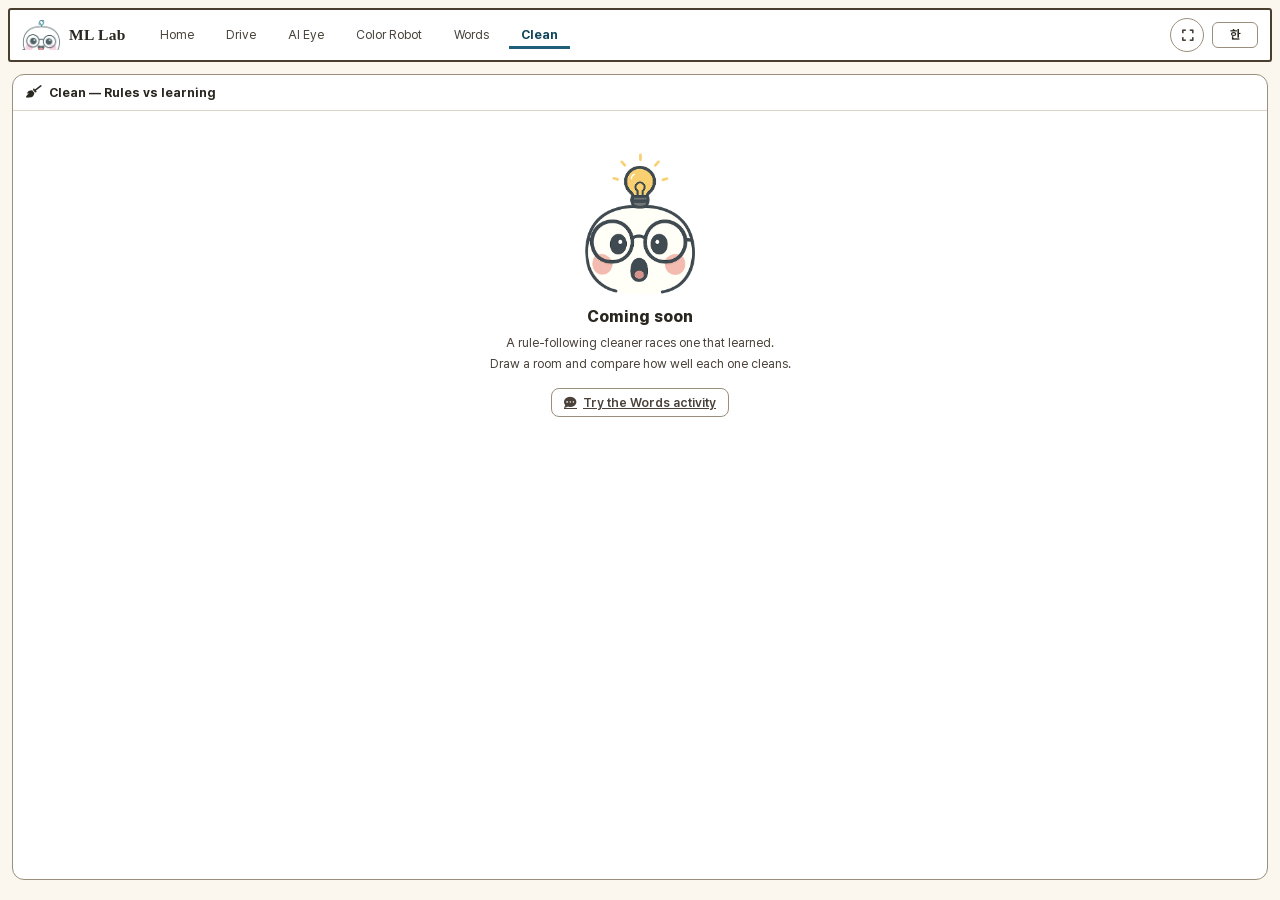
==== cleaner.html @ a1c7fb1b "색 로봇 활동: 칠해서 가르치면 AI가 픽셀마다 골라요 (결정 경계) - 사진 위에 붓으로 종류를 칠하면 칠한 픽셀의 RGB 가 예시가 된다.   가까운 이웃(k) / 작은 신경망" ====
<!DOCTYPE html>
<html lang="ko">
<head>
<meta charset="utf-8">
<meta name="viewport" content="width=device-width,initial-scale=1">
<title>ML Lab — 청소</title>
<meta name="description" content="규칙대로 도는 청소기와 스스로 배운 청소기를 겨뤄요.">
<link rel="icon" type="image/png" href="assets/img/favicon.png">
<link rel="manifest" href="manifest.webmanifest">
<meta name="theme-color" content="#FBF7EF">
<link rel="stylesheet" href="assets/fonts/pretendard.css?v=1">
<link rel="stylesheet" href="css/all.min.css?v=1">
<link rel="stylesheet" href="css/themaker-ui.css?v=1">
<link rel="stylesheet" href="css/app.css?v=4">
</head>
<body>

<header data-tab="cleaner.html"></header>

<div class="mk-main">
  <div class="pan pan-wide">
    <div class="ph"><i class="fa-solid fa-broom"></i>청소 — 규칙 vs 학습</div>
    <div class="pb">
      <div class="soon-box">
        <img src="assets/img/pibo-idea.png" alt="">
        <div class="tt">준비 중이에요</div>
        <div class="ds">규칙대로 도는 청소기와 스스로 배운 청소기를 겨뤄요.<br>방을 그리고, 두 청소기가 얼마나 깨끗이 치우는지 비교해요.</div>
        <div style="margin-top:14px"><a class="db" href="word.html"><i class="fa-solid fa-comment-dots"></i> 문장 활동 해 보기</a></div>
      </div>
    </div>
  </div>
</div>

<div id="toast"></div>

<script src="lib/nav.js?v=4"></script>
<script src="lib/i18n.js?v=4"></script>
</body>
</html>
---- assets/fonts/pretendard.css ----
/*
Copyright (c) 2021 Kil Hyung-jin, with Reserved Font Name Pretendard.
https://github.com/orioncactus/pretendard

This Font Software is licensed under the SIL Open Font License, Version 1.1.
This license is copied below, and is also available with a FAQ at:
http://scripts.sil.org/OFL
*/
/* [0] */
@font-face {
	font-family: 'Pretendard Variable';
	font-style: normal;
	font-display: swap;
	font-weight: 45 920;
	src: url(./woff2-dynamic-subset/PretendardVariable.subset.0.woff2) format('woff2-variations');
	unicode-range: U+f9ca-fa0b, U+ff03-ff05, U+ff07, U+ff0a-ff0b, U+ff0d-ff19, U+ff1b, U+ff1d, U+ff20-ff5b, U+ff5d, U+ffe0-ffe3, U+ffe5-ffe6;
}

/* [1] */
@font-face {
	font-family: 'Pretendard Variable';
	font-style: normal;
	font-display: swap;
	font-weight: 45 920;
	src: url(./woff2-dynamic-subset/PretendardVariable.subset.1.woff2) format('woff2-variations');
	unicode-range: U+d723-d728, U+d72a-d733, U+d735-d748, U+d74a-d74f, U+d752-d753, U+d755-d757, U+d75a-d75f, U+d762-d764, U+d766-d768, U+d76a-d76b, U+d76d-d76f, U+d771-d787, U+d789-d78b, U+d78d-d78f, U+d791-d797, U+d79a, U+d79c, U+d79e-d7a3, U+f900-f909, U+f90b-f92e;
}

/* [2] */
@font-face {
	font-family: 'Pretendard Variable';
	font-style: normal;
	font-display: swap;
	font-weight: 45 920;
	src: url(./woff2-dynamic-subset/PretendardVariable.subset.2.woff2) format('woff2-variations');
	unicode-range: U+d679-d68b, U+d68e-d69e, U+d6a0, U+d6a2-d6a7, U+d6a9-d6c3, U+d6c6-d6c7, U+d6c9-d6cb, U+d6cd-d6d3, U+d6d5-d6d6, U+d6d8-d6e3, U+d6e5-d6e7, U+d6e9-d6fb, U+d6fd-d717, U+d719-d71f, U+d721-d722;
}

/* [3] */
@font-face {
	font-family: 'Pretendard Variable';
	font-style: normal;
	font-display: swap;
	font-weight: 45 920;
	src: url(./woff2-dynamic-subset/PretendardVariable.subset.3.woff2) format('woff2-variations');
	unicode-range: U+d5bc-d5c7, U+d5ca-d5cb, U+d5cd-d5cf, U+d5d1-d5d7, U+d5d9-d5da, U+d5dc, U+d5de-d5e3, U+d5e6-d5e7, U+d5e9-d5eb, U+d5ed-d5f6, U+d5f8, U+d5fa-d5ff, U+d602-d603, U+d605-d607, U+d609-d60f, U+d612-d613, U+d616-d61b, U+d61d-d637, U+d63a-d63b, U+d63d-d63f, U+d641-d647, U+d64a-d64c, U+d64e-d653, U+d656-d657, U+d659-d65b, U+d65d-d666, U+d668, U+d66a-d678;
}

/* [4] */
@font-face {
	font-family: 'Pretendard Variable';
	font-style: normal;
	font-display: swap;
	font-weight: 45 920;
	src: url(./woff2-dynamic-subset/PretendardVariable.subset.4.woff2) format('woff2-variations');
	unicode-range: U+d507, U+d509-d50b, U+d50d-d513, U+d515-d53b, U+d53e-d53f, U+d541-d543, U+d545-d54c, U+d54e, U+d550, U+d552-d557, U+d55a-d55b, U+d55d-d55f, U+d561-d564, U+d566-d567, U+d56a, U+d56c, U+d56e-d573, U+d576-d577, U+d579-d583, U+d585-d586, U+d58a-d5a4, U+d5a6-d5bb;
}

/* [5] */
@font-face {
	font-family: 'Pretendard Variable';
	font-style: normal;
	font-display: swap;
	font-weight: 45 920;
	src: url(./woff2-dynamic-subset/PretendardVariable.subset.5.woff2) format('woff2-variations');
	unicode-range: U+d464-d477, U+d47a-d47b, U+d47d-d47f, U+d481-d487, U+d489-d48a, U+d48c, U+d48e-d4e7, U+d4e9-d503, U+d505-d506;
}

/* [6] */
@font-face {
	font-family: 'Pretendard Variable';
	font-style: normal;
	font-display: swap;
	font-weight: 45 920;
	src: url(./woff2-dynamic-subset/PretendardVariable.subset.6.woff2) format('woff2-variations');
	unicode-range: U+d3bf-d3c7, U+d3ca-d3cf, U+d3d1-d3eb, U+d3ee-d3ef, U+d3f1-d3f3, U+d3f5-d3fb, U+d3fd-d400, U+d402-d45b, U+d45d-d463;
}

/* [7] */
@font-face {
	font-family: 'Pretendard Variable';
	font-style: normal;
	font-display: swap;
	font-weight: 45 920;
	src: url(./woff2-dynamic-subset/PretendardVariable.subset.7.woff2) format('woff2-variations');
	unicode-range: U+d2ff, U+d302-d304, U+d306-d30b, U+d30f, U+d311-d313, U+d315-d31b, U+d31e, U+d322-d324, U+d326-d327, U+d32a-d32b, U+d32d-d32f, U+d331-d337, U+d339-d33c, U+d33e-d37b, U+d37e-d37f, U+d381-d383, U+d385-d38b, U+d38e-d390, U+d392-d397, U+d39a-d39b, U+d39d-d39f, U+d3a1-d3a7, U+d3a9-d3aa, U+d3ac, U+d3ae-d3b3, U+d3b5-d3b7, U+d3b9-d3bb, U+d3bd-d3be;
}

/* [8] */
@font-face {
	font-family: 'Pretendard Variable';
	font-style: normal;
	font-display: swap;
	font-weight: 45 920;
	src: url(./woff2-dynamic-subset/PretendardVariable.subset.8.woff2) format('woff2-variations');
	unicode-range: U+d257-d27f, U+d281-d29b, U+d29d-d29f, U+d2a1-d2ab, U+d2ad-d2b7, U+d2ba-d2bb, U+d2bd-d2bf, U+d2c1-d2c7, U+d2c9-d2ef, U+d2f2-d2f3, U+d2f5-d2f7, U+d2f9-d2fe;
}

/* [9] */
@font-face {
	font-family: 'Pretendard Variable';
	font-style: normal;
	font-display: swap;
	font-weight: 45 920;
	src: url(./woff2-dynamic-subset/PretendardVariable.subset.9.woff2) format('woff2-variations');
	unicode-range: U+d1b4, U+d1b6-d1f3, U+d1f5-d22b, U+d22e-d22f, U+d231-d233, U+d235-d23b, U+d23d-d240, U+d242-d256;
}

/* [10] */
@font-face {
	font-family: 'Pretendard Variable';
	font-style: normal;
	font-display: swap;
	font-weight: 45 920;
	src: url(./woff2-dynamic-subset/PretendardVariable.subset.10.woff2) format('woff2-variations');
	unicode-range: U+d105-d12f, U+d132-d133, U+d135-d137, U+d139-d13f, U+d141-d142, U+d144, U+d146-d14b, U+d14e-d14f, U+d151-d153, U+d155-d15b, U+d15e-d187, U+d189-d19f, U+d1a2-d1a3, U+d1a5-d1a7, U+d1a9-d1af, U+d1b2-d1b3;
}

/* [11] */
@font-face {
	font-family: 'Pretendard Variable';
	font-style: normal;
	font-display: swap;
	font-weight: 45 920;
	src: url(./woff2-dynamic-subset/PretendardVariable.subset.11.woff2) format('woff2-variations');
	unicode-range: U+d04b-d04f, U+d051-d057, U+d059-d06b, U+d06d-d06f, U+d071-d073, U+d075-d07b, U+d07e-d0a3, U+d0a6-d0a7, U+d0a9-d0ab, U+d0ad-d0b3, U+d0b6, U+d0b8, U+d0ba-d0bf, U+d0c2-d0c3, U+d0c5-d0c7, U+d0c9-d0cf, U+d0d2, U+d0d6-d0db, U+d0de-d0df, U+d0e1-d0e3, U+d0e5-d0eb, U+d0ee-d0f0, U+d0f2-d104;
}

/* [12] */
@font-face {
	font-family: 'Pretendard Variable';
	font-style: normal;
	font-display: swap;
	font-weight: 45 920;
	src: url(./woff2-dynamic-subset/PretendardVariable.subset.12.woff2) format('woff2-variations');
	unicode-range: U+cfa2-cfc3, U+cfc5-cfdf, U+cfe2-cfe3, U+cfe5-cfe7, U+cfe9-cff4, U+cff6-cffb, U+cffd-cfff, U+d001-d003, U+d005-d017, U+d019-d033, U+d036-d037, U+d039-d03b, U+d03d-d04a;
}

/* [13] */
@font-face {
	font-family: 'Pretendard Variable';
	font-style: normal;
	font-display: swap;
	font-weight: 45 920;
	src: url(./woff2-dynamic-subset/PretendardVariable.subset.13.woff2) format('woff2-variations');
	unicode-range: U+cef0-cef3, U+cef6, U+cef9-ceff, U+cf01-cf03, U+cf05-cf07, U+cf09-cf0f, U+cf11-cf12, U+cf14-cf1b, U+cf1d-cf1f, U+cf21-cf2f, U+cf31-cf53, U+cf56-cf57, U+cf59-cf5b, U+cf5d-cf63, U+cf66, U+cf68, U+cf6a-cf6f, U+cf71-cf84, U+cf86-cf8b, U+cf8d-cfa1;
}

/* [14] */
@font-face {
	font-family: 'Pretendard Variable';
	font-style: normal;
	font-display: swap;
	font-weight: 45 920;
	src: url(./woff2-dynamic-subset/PretendardVariable.subset.14.woff2) format('woff2-variations');
	unicode-range: U+ce3c-ce57, U+ce5a-ce5b, U+ce5d-ce5f, U+ce61-ce67, U+ce6a, U+ce6c, U+ce6e-ce73, U+ce76-ce77, U+ce79-ce7b, U+ce7d-ce83, U+ce85-ce88, U+ce8a-ce8f, U+ce91-ce93, U+ce95-ce97, U+ce99-ce9f, U+cea2, U+cea4-ceab, U+cead-cee3, U+cee6-cee7, U+cee9-ceeb, U+ceed-ceef;
}

/* [15] */
@font-face {
	font-family: 'Pretendard Variable';
	font-style: normal;
	font-display: swap;
	font-weight: 45 920;
	src: url(./woff2-dynamic-subset/PretendardVariable.subset.15.woff2) format('woff2-variations');
	unicode-range: U+cd92-cd93, U+cd96-cd97, U+cd99-cd9b, U+cd9d-cda3, U+cda6-cda8, U+cdaa-cdaf, U+cdb1-cdc3, U+cdc5-cdcb, U+cdcd-cde7, U+cde9-ce03, U+ce05-ce1f, U+ce22-ce34, U+ce36-ce3b;
}

/* [16] */
@font-face {
	font-family: 'Pretendard Variable';
	font-style: normal;
	font-display: swap;
	font-weight: 45 920;
	src: url(./woff2-dynamic-subset/PretendardVariable.subset.16.woff2) format('woff2-variations');
	unicode-range: U+ccef-cd07, U+cd0a-cd0b, U+cd0d-cd1a, U+cd1c, U+cd1e-cd2b, U+cd2d-cd5b, U+cd5d-cd77, U+cd79-cd91;
}

/* [17] */
@font-face {
	font-family: 'Pretendard Variable';
	font-style: normal;
	font-display: swap;
	font-weight: 45 920;
	src: url(./woff2-dynamic-subset/PretendardVariable.subset.17.woff2) format('woff2-variations');
	unicode-range: U+cc3f-cc43, U+cc46-cc47, U+cc49-cc4b, U+cc4d-cc53, U+cc55-cc58, U+cc5a-cc5f, U+cc61-cc97, U+cc9a-cc9b, U+cc9d-cc9f, U+cca1-cca7, U+ccaa, U+ccac, U+ccae-ccb3, U+ccb6-ccb7, U+ccb9-ccbb, U+ccbd-cccf, U+ccd1-cce3, U+cce5-ccee;
}

/* [18] */
@font-face {
	font-family: 'Pretendard Variable';
	font-style: normal;
	font-display: swap;
	font-weight: 45 920;
	src: url(./woff2-dynamic-subset/PretendardVariable.subset.18.woff2) format('woff2-variations');
	unicode-range: U+cb91-cbd3, U+cbd5-cbe3, U+cbe5-cc0b, U+cc0e-cc0f, U+cc11-cc13, U+cc15-cc1b, U+cc1d-cc20, U+cc23-cc27, U+cc2a-cc2b, U+cc2d, U+cc2f, U+cc31-cc37, U+cc3a, U+cc3c;
}

/* [19] */
@font-face {
	font-family: 'Pretendard Variable';
	font-style: normal;
	font-display: swap;
	font-weight: 45 920;
	src: url(./woff2-dynamic-subset/PretendardVariable.subset.19.woff2) format('woff2-variations');
	unicode-range: U+caf4-cb47, U+cb4a-cb90;
}

/* [20] */
@font-face {
	font-family: 'Pretendard Variable';
	font-style: normal;
	font-display: swap;
	font-weight: 45 920;
	src: url(./woff2-dynamic-subset/PretendardVariable.subset.20.woff2) format('woff2-variations');
	unicode-range: U+ca4a-ca4b, U+ca4e-ca4f, U+ca51-ca53, U+ca55-ca5b, U+ca5d-ca60, U+ca62-ca83, U+ca85-cabb, U+cabe-cabf, U+cac1-cac3, U+cac5-cacb, U+cacd-cad0, U+cad2, U+cad4-cad8, U+cada-caf3;
}

/* [21] */
@font-face {
	font-family: 'Pretendard Variable';
	font-style: normal;
	font-display: swap;
	font-weight: 45 920;
	src: url(./woff2-dynamic-subset/PretendardVariable.subset.21.woff2) format('woff2-variations');
	unicode-range: U+c996-c997, U+c99a-c99c, U+c99e-c9bf, U+c9c2-c9c3, U+c9c5-c9c7, U+c9c9-c9cf, U+c9d2, U+c9d4, U+c9d7-c9d8, U+c9db, U+c9de-c9df, U+c9e1-c9e3, U+c9e5-c9e6, U+c9e8-c9eb, U+c9ee-c9f0, U+c9f2-c9f7, U+c9f9-ca0b, U+ca0d-ca28, U+ca2a-ca49;
}

/* [22] */
@font-face {
	font-family: 'Pretendard Variable';
	font-style: normal;
	font-display: swap;
	font-weight: 45 920;
	src: url(./woff2-dynamic-subset/PretendardVariable.subset.22.woff2) format('woff2-variations');
	unicode-range: U+c8e9-c8f4, U+c8f6-c8fb, U+c8fe-c8ff, U+c901-c903, U+c905-c90b, U+c90e-c910, U+c912-c917, U+c919-c92b, U+c92d-c94f, U+c951-c953, U+c955-c96b, U+c96d-c973, U+c975-c987, U+c98a-c98b, U+c98d-c98f, U+c991-c995;
}

/* [23] */
@font-face {
	font-family: 'Pretendard Variable';
	font-style: normal;
	font-display: swap;
	font-weight: 45 920;
	src: url(./woff2-dynamic-subset/PretendardVariable.subset.23.woff2) format('woff2-variations');
	unicode-range: U+c841-c84b, U+c84d-c86f, U+c872-c873, U+c875-c877, U+c879-c87f, U+c882-c884, U+c887-c88a, U+c88d-c8c3, U+c8c5-c8df, U+c8e1-c8e8;
}

/* [24] */
@font-face {
	font-family: 'Pretendard Variable';
	font-style: normal;
	font-display: swap;
	font-weight: 45 920;
	src: url(./woff2-dynamic-subset/PretendardVariable.subset.24.woff2) format('woff2-variations');
	unicode-range: U+c779-c77b, U+c77e-c782, U+c786, U+c78b, U+c78d, U+c78f, U+c792-c793, U+c795, U+c797, U+c799-c79f, U+c7a2, U+c7a7-c7ab, U+c7ae-c7bb, U+c7bd-c7c0, U+c7c2-c7c7, U+c7c9-c7dc, U+c7de-c7ff, U+c802-c803, U+c805-c807, U+c809, U+c80b-c80f, U+c812, U+c814, U+c817-c81b, U+c81e-c81f, U+c821-c823, U+c825-c82e, U+c830-c837, U+c839-c83b, U+c83d-c840;
}

/* [25] */
@font-face {
	font-family: 'Pretendard Variable';
	font-style: normal;
	font-display: swap;
	font-weight: 45 920;
	src: url(./woff2-dynamic-subset/PretendardVariable.subset.25.woff2) format('woff2-variations');
	unicode-range: U+c6bb-c6bf, U+c6c2, U+c6c4, U+c6c6-c6cb, U+c6ce-c6cf, U+c6d1-c6d3, U+c6d5-c6db, U+c6dd-c6df, U+c6e1-c6e7, U+c6e9-c6eb, U+c6ed-c6ef, U+c6f1-c6f8, U+c6fa-c703, U+c705-c707, U+c709-c70b, U+c70d-c716, U+c718, U+c71a-c71f, U+c722-c723, U+c725-c727, U+c729-c734, U+c736-c73b, U+c73e-c73f, U+c741-c743, U+c745-c74b, U+c74e-c750, U+c752-c757, U+c759-c773, U+c776-c777;
}

/* [26] */
@font-face {
	font-family: 'Pretendard Variable';
	font-style: normal;
	font-display: swap;
	font-weight: 45 920;
	src: url(./woff2-dynamic-subset/PretendardVariable.subset.26.woff2) format('woff2-variations');
	unicode-range: U+c5f5-c5fb, U+c5fe, U+c602-c605, U+c607, U+c609-c60f, U+c611-c61a, U+c61c-c623, U+c626-c627, U+c629-c62b, U+c62d, U+c62f-c632, U+c636, U+c638, U+c63a-c63f, U+c642-c643, U+c645-c647, U+c649-c652, U+c656-c65b, U+c65d-c65f, U+c661-c663, U+c665-c677, U+c679-c67b, U+c67d-c693, U+c696-c697, U+c699-c69b, U+c69d-c6a3, U+c6a6, U+c6a8, U+c6aa-c6af, U+c6b2-c6b3, U+c6b5-c6b7, U+c6b9-c6ba;
}

/* [27] */
@font-face {
	font-family: 'Pretendard Variable';
	font-style: normal;
	font-display: swap;
	font-weight: 45 920;
	src: url(./woff2-dynamic-subset/PretendardVariable.subset.27.woff2) format('woff2-variations');
	unicode-range: U+c517-c527, U+c52a-c52b, U+c52d-c52f, U+c531-c538, U+c53a, U+c53c, U+c53e-c543, U+c546-c547, U+c54b, U+c54d-c552, U+c556, U+c55a-c55b, U+c55d, U+c55f, U+c562-c563, U+c565-c567, U+c569-c56f, U+c572, U+c574, U+c576-c57b, U+c57e-c57f, U+c581-c583, U+c585-c586, U+c588-c58b, U+c58e, U+c590, U+c592-c596, U+c599-c5b3, U+c5b6-c5b7, U+c5ba, U+c5be-c5c3, U+c5ca-c5cb, U+c5cd, U+c5cf, U+c5d2-c5d3, U+c5d5-c5d7, U+c5d9-c5df, U+c5e1-c5e2, U+c5e4, U+c5e6-c5eb, U+c5ef, U+c5f1-c5f3;
}

/* [28] */
@font-face {
	font-family: 'Pretendard Variable';
	font-style: normal;
	font-display: swap;
	font-weight: 45 920;
	src: url(./woff2-dynamic-subset/PretendardVariable.subset.28.woff2) format('woff2-variations');
	unicode-range: U+c475-c4ef, U+c4f2-c4f3, U+c4f5-c4f7, U+c4f9-c4ff, U+c502-c50b, U+c50d-c516;
}

/* [29] */
@font-face {
	font-family: 'Pretendard Variable';
	font-style: normal;
	font-display: swap;
	font-weight: 45 920;
	src: url(./woff2-dynamic-subset/PretendardVariable.subset.29.woff2) format('woff2-variations');
	unicode-range: U+c3d0-c3d7, U+c3da-c3db, U+c3dd-c3de, U+c3e1-c3ec, U+c3ee-c3f3, U+c3f5-c42b, U+c42d-c463, U+c466-c474;
}

/* [30] */
@font-face {
	font-family: 'Pretendard Variable';
	font-style: normal;
	font-display: swap;
	font-weight: 45 920;
	src: url(./woff2-dynamic-subset/PretendardVariable.subset.30.woff2) format('woff2-variations');
	unicode-range: U+c32b-c367, U+c36a-c36b, U+c36d-c36f, U+c371-c377, U+c37a-c37b, U+c37e-c383, U+c385-c387, U+c389-c3cf;
}

/* [31] */
@font-face {
	font-family: 'Pretendard Variable';
	font-style: normal;
	font-display: swap;
	font-weight: 45 920;
	src: url(./woff2-dynamic-subset/PretendardVariable.subset.31.woff2) format('woff2-variations');
	unicode-range: U+c26a-c26b, U+c26d-c26f, U+c271-c273, U+c275-c27b, U+c27e-c287, U+c289-c28f, U+c291-c297, U+c299-c29a, U+c29c-c2a3, U+c2a5-c2a7, U+c2a9-c2ab, U+c2ad-c2b3, U+c2b6, U+c2b8, U+c2ba-c2bb, U+c2bd-c2db, U+c2de-c2df, U+c2e1-c2e2, U+c2e5-c2ea, U+c2ee, U+c2f0, U+c2f2-c2f5, U+c2f7, U+c2fa-c2fb, U+c2fd-c2ff, U+c301-c307, U+c309-c30c, U+c30e-c312, U+c315-c323, U+c325-c328, U+c32a;
}

/* [32] */
@font-face {
	font-family: 'Pretendard Variable';
	font-style: normal;
	font-display: swap;
	font-weight: 45 920;
	src: url(./woff2-dynamic-subset/PretendardVariable.subset.32.woff2) format('woff2-variations');
	unicode-range: U+c1bc-c1c3, U+c1c5-c1df, U+c1e1-c1fb, U+c1fd-c203, U+c205-c20c, U+c20e, U+c210-c217, U+c21a-c21b, U+c21d-c21e, U+c221-c227, U+c229-c22a, U+c22c, U+c22e, U+c230, U+c233-c24f, U+c251-c257, U+c259-c269;
}

/* [33] */
@font-face {
	font-family: 'Pretendard Variable';
	font-style: normal;
	font-display: swap;
	font-weight: 45 920;
	src: url(./woff2-dynamic-subset/PretendardVariable.subset.33.woff2) format('woff2-variations');
	unicode-range: U+c101-c11b, U+c11f, U+c121-c123, U+c125-c12b, U+c12e, U+c132-c137, U+c13a-c13b, U+c13d-c13f, U+c141-c147, U+c14a, U+c14c-c153, U+c155-c157, U+c159-c15b, U+c15d-c166, U+c169-c16f, U+c171-c177, U+c179-c18b, U+c18e-c18f, U+c191-c193, U+c195-c19b, U+c19d-c19e, U+c1a0, U+c1a2-c1a4, U+c1a6-c1bb;
}

/* [34] */
@font-face {
	font-family: 'Pretendard Variable';
	font-style: normal;
	font-display: swap;
	font-weight: 45 920;
	src: url(./woff2-dynamic-subset/PretendardVariable.subset.34.woff2) format('woff2-variations');
	unicode-range: U+c049-c057, U+c059-c05b, U+c05d-c05f, U+c061-c067, U+c069-c08f, U+c091-c0ab, U+c0ae-c0af, U+c0b1-c0b3, U+c0b5, U+c0b7-c0bb, U+c0be, U+c0c2-c0c7, U+c0ca-c0cb, U+c0cd-c0cf, U+c0d1-c0d7, U+c0d9-c0da, U+c0dc, U+c0de-c0e3, U+c0e5-c0eb, U+c0ed-c0f3, U+c0f6, U+c0f8, U+c0fa-c0ff;
}

/* [35] */
@font-face {
	font-family: 'Pretendard Variable';
	font-style: normal;
	font-display: swap;
	font-weight: 45 920;
	src: url(./woff2-dynamic-subset/PretendardVariable.subset.35.woff2) format('woff2-variations');
	unicode-range: U+bfa7-bfaf, U+bfb1-bfc4, U+bfc6-bfcb, U+bfce-bfcf, U+bfd1-bfd3, U+bfd5-bfdb, U+bfdd-c048;
}

/* [36] */
@font-face {
	font-family: 'Pretendard Variable';
	font-style: normal;
	font-display: swap;
	font-weight: 45 920;
	src: url(./woff2-dynamic-subset/PretendardVariable.subset.36.woff2) format('woff2-variations');
	unicode-range: U+bf07, U+bf09-bf3f, U+bf41-bf4f, U+bf52-bf54, U+bf56-bfa6;
}

/* [37] */
@font-face {
	font-family: 'Pretendard Variable';
	font-style: normal;
	font-display: swap;
	font-weight: 45 920;
	src: url(./woff2-dynamic-subset/PretendardVariable.subset.37.woff2) format('woff2-variations');
	unicode-range: U+be56, U+be58, U+be5c-be5f, U+be62-be63, U+be65-be67, U+be69-be74, U+be76-be7b, U+be7e-be7f, U+be81-be8e, U+be90, U+be92-bea7, U+bea9-becf, U+bed2-bed3, U+bed5-bed6, U+bed9-bee3, U+bee6-bf06;
}

/* [38] */
@font-face {
	font-family: 'Pretendard Variable';
	font-style: normal;
	font-display: swap;
	font-weight: 45 920;
	src: url(./woff2-dynamic-subset/PretendardVariable.subset.38.woff2) format('woff2-variations');
	unicode-range: U+bdb0-bdd3, U+bdd5-bdef, U+bdf1-be0b, U+be0d-be0f, U+be11-be13, U+be15-be43, U+be46-be47, U+be49-be4b, U+be4d-be53;
}

/* [39] */
@font-face {
	font-family: 'Pretendard Variable';
	font-style: normal;
	font-display: swap;
	font-weight: 45 920;
	src: url(./woff2-dynamic-subset/PretendardVariable.subset.39.woff2) format('woff2-variations');
	unicode-range: U+bd03, U+bd06, U+bd08, U+bd0a-bd0f, U+bd11-bd22, U+bd25-bd47, U+bd49-bd58, U+bd5a-bd7f, U+bd82-bd83, U+bd85-bd87, U+bd8a-bd8f, U+bd91-bd92, U+bd94, U+bd96-bd98, U+bd9a-bdaf;
}

/* [40] */
@font-face {
	font-family: 'Pretendard Variable';
	font-style: normal;
	font-display: swap;
	font-weight: 45 920;
	src: url(./woff2-dynamic-subset/PretendardVariable.subset.40.woff2) format('woff2-variations');
	unicode-range: U+bc4e-bc83, U+bc86-bc87, U+bc89-bc8b, U+bc8d-bc93, U+bc96, U+bc98, U+bc9b-bc9f, U+bca2-bca3, U+bca5-bca7, U+bca9-bcb2, U+bcb4-bcbb, U+bcbe-bcbf, U+bcc1-bcc3, U+bcc5-bccc, U+bcce-bcd0, U+bcd2-bcd4, U+bcd6-bcf3, U+bcf7, U+bcf9-bcfb, U+bcfd-bd02;
}

/* [41] */
@font-face {
	font-family: 'Pretendard Variable';
	font-style: normal;
	font-display: swap;
	font-weight: 45 920;
	src: url(./woff2-dynamic-subset/PretendardVariable.subset.41.woff2) format('woff2-variations');
	unicode-range: U+bb90-bba3, U+bba5-bbab, U+bbad-bbbf, U+bbc1-bbf7, U+bbfa-bbfb, U+bbfd-bbfe, U+bc01-bc07, U+bc09-bc0a, U+bc0e, U+bc10, U+bc12-bc13, U+bc17, U+bc19-bc1a, U+bc1e, U+bc20-bc23, U+bc26, U+bc28, U+bc2a-bc2c, U+bc2e-bc2f, U+bc32-bc33, U+bc35-bc37, U+bc39-bc3f, U+bc41-bc42, U+bc44, U+bc46-bc48, U+bc4a-bc4d;
}

/* [42] */
@font-face {
	font-family: 'Pretendard Variable';
	font-style: normal;
	font-display: swap;
	font-weight: 45 920;
	src: url(./woff2-dynamic-subset/PretendardVariable.subset.42.woff2) format('woff2-variations');
	unicode-range: U+bae6-bafb, U+bafd-bb17, U+bb19-bb33, U+bb37, U+bb39-bb3a, U+bb3d-bb43, U+bb45-bb46, U+bb48, U+bb4a-bb4f, U+bb51-bb53, U+bb55-bb57, U+bb59-bb62, U+bb64-bb8f;
}

/* [43] */
@font-face {
	font-family: 'Pretendard Variable';
	font-style: normal;
	font-display: swap;
	font-weight: 45 920;
	src: url(./woff2-dynamic-subset/PretendardVariable.subset.43.woff2) format('woff2-variations');
	unicode-range: U+ba30-ba37, U+ba3a-ba3b, U+ba3d-ba3f, U+ba41-ba47, U+ba49-ba4a, U+ba4c, U+ba4e-ba53, U+ba56-ba57, U+ba59-ba5b, U+ba5d-ba63, U+ba65-ba66, U+ba68-ba6f, U+ba71-ba73, U+ba75-ba77, U+ba79-ba84, U+ba86, U+ba88-baa7, U+baaa, U+baad-baaf, U+bab1-bab7, U+baba, U+babc, U+babe-bae5;
}

/* [44] */
@font-face {
	font-family: 'Pretendard Variable';
	font-style: normal;
	font-display: swap;
	font-weight: 45 920;
	src: url(./woff2-dynamic-subset/PretendardVariable.subset.44.woff2) format('woff2-variations');
	unicode-range: U+b96e-b973, U+b976-b977, U+b979-b97b, U+b97d-b983, U+b986, U+b988, U+b98a-b98d, U+b98f-b9ab, U+b9ae-b9af, U+b9b1-b9b3, U+b9b5-b9bb, U+b9be, U+b9c0, U+b9c2-b9c7, U+b9ca-b9cb, U+b9cd, U+b9d2-b9d7, U+b9da, U+b9dc, U+b9df-b9e0, U+b9e2, U+b9e6-b9e7, U+b9e9-b9f3, U+b9f6, U+b9f8, U+b9fb-ba2f;
}

/* [45] */
@font-face {
	font-family: 'Pretendard Variable';
	font-style: normal;
	font-display: swap;
	font-weight: 45 920;
	src: url(./woff2-dynamic-subset/PretendardVariable.subset.45.woff2) format('woff2-variations');
	unicode-range: U+b8bf-b8cb, U+b8cd-b8e0, U+b8e2-b8e7, U+b8ea-b8eb, U+b8ed-b8ef, U+b8f1-b8f7, U+b8fa, U+b8fc, U+b8fe-b903, U+b905-b917, U+b919-b91f, U+b921-b93b, U+b93d-b957, U+b95a-b95b, U+b95d-b95f, U+b961-b967, U+b969-b96c;
}

/* [46] */
@font-face {
	font-family: 'Pretendard Variable';
	font-style: normal;
	font-display: swap;
	font-weight: 45 920;
	src: url(./woff2-dynamic-subset/PretendardVariable.subset.46.woff2) format('woff2-variations');
	unicode-range: U+b80d-b80f, U+b811-b817, U+b81a, U+b81c-b823, U+b826-b827, U+b829-b82b, U+b82d-b833, U+b836, U+b83a-b83f, U+b841-b85b, U+b85e-b85f, U+b861-b863, U+b865-b86b, U+b86e, U+b870, U+b872-b8af, U+b8b1-b8be;
}

/* [47] */
@font-face {
	font-family: 'Pretendard Variable';
	font-style: normal;
	font-display: swap;
	font-weight: 45 920;
	src: url(./woff2-dynamic-subset/PretendardVariable.subset.47.woff2) format('woff2-variations');
	unicode-range: U+b74d-b75f, U+b761-b763, U+b765-b774, U+b776-b77b, U+b77e-b77f, U+b781-b783, U+b785-b78b, U+b78e, U+b792-b796, U+b79a-b79b, U+b79d-b7a7, U+b7aa, U+b7ae-b7b3, U+b7b6-b7c8, U+b7ca-b7eb, U+b7ee-b7ef, U+b7f1-b7f3, U+b7f5-b7fb, U+b7fe, U+b802-b806, U+b80a-b80b;
}

/* [48] */
@font-face {
	font-family: 'Pretendard Variable';
	font-style: normal;
	font-display: swap;
	font-weight: 45 920;
	src: url(./woff2-dynamic-subset/PretendardVariable.subset.48.woff2) format('woff2-variations');
	unicode-range: U+b6a7-b6aa, U+b6ac-b6b0, U+b6b2-b6ef, U+b6f1-b727, U+b72a-b72b, U+b72d-b72e, U+b731-b737, U+b739-b73a, U+b73c-b743, U+b745-b74c;
}

/* [49] */
@font-face {
	font-family: 'Pretendard Variable';
	font-style: normal;
	font-display: swap;
	font-weight: 45 920;
	src: url(./woff2-dynamic-subset/PretendardVariable.subset.49.woff2) format('woff2-variations');
	unicode-range: U+b605-b60f, U+b612-b617, U+b619-b624, U+b626-b69b, U+b69e-b6a3, U+b6a5-b6a6;
}

/* [50] */
@font-face {
	font-family: 'Pretendard Variable';
	font-style: normal;
	font-display: swap;
	font-weight: 45 920;
	src: url(./woff2-dynamic-subset/PretendardVariable.subset.50.woff2) format('woff2-variations');
	unicode-range: U+b55f, U+b562-b583, U+b585-b59f, U+b5a2-b5a3, U+b5a5-b5a7, U+b5a9-b5b2, U+b5b5-b5ba, U+b5bd-b604;
}

/* [51] */
@font-face {
	font-family: 'Pretendard Variable';
	font-style: normal;
	font-display: swap;
	font-weight: 45 920;
	src: url(./woff2-dynamic-subset/PretendardVariable.subset.51.woff2) format('woff2-variations');
	unicode-range: U+b4a5-b4b6, U+b4b8-b4bf, U+b4c1-b4c7, U+b4c9-b4db, U+b4de-b4df, U+b4e1-b4e2, U+b4e5-b4eb, U+b4ee, U+b4f0, U+b4f2-b513, U+b516-b517, U+b519-b51a, U+b51d-b523, U+b526, U+b528, U+b52b-b52f, U+b532-b533, U+b535-b537, U+b539-b53f, U+b541-b544, U+b546-b54b, U+b54d-b54f, U+b551-b55b, U+b55d-b55e;
}

/* [52] */
@font-face {
	font-family: 'Pretendard Variable';
	font-style: normal;
	font-display: swap;
	font-weight: 45 920;
	src: url(./woff2-dynamic-subset/PretendardVariable.subset.52.woff2) format('woff2-variations');
	unicode-range: U+b3f8-b3fb, U+b3fd-b40f, U+b411-b417, U+b419-b41b, U+b41d-b41f, U+b421-b427, U+b42a-b42b, U+b42d-b44f, U+b452-b453, U+b455-b457, U+b459-b45f, U+b462-b464, U+b466-b46b, U+b46d-b47f, U+b481-b4a3;
}

/* [53] */
@font-face {
	font-family: 'Pretendard Variable';
	font-style: normal;
	font-display: swap;
	font-weight: 45 920;
	src: url(./woff2-dynamic-subset/PretendardVariable.subset.53.woff2) format('woff2-variations');
	unicode-range: U+b342-b353, U+b356-b357, U+b359-b35b, U+b35d-b35e, U+b360-b363, U+b366, U+b368, U+b36a-b36d, U+b36f, U+b372-b373, U+b375-b377, U+b379-b37f, U+b381-b382, U+b384, U+b386-b38b, U+b38d-b3c3, U+b3c6-b3c7, U+b3c9-b3ca, U+b3cd-b3d3, U+b3d6, U+b3d8, U+b3da-b3f7;
}

/* [54] */
@font-face {
	font-family: 'Pretendard Variable';
	font-style: normal;
	font-display: swap;
	font-weight: 45 920;
	src: url(./woff2-dynamic-subset/PretendardVariable.subset.54.woff2) format('woff2-variations');
	unicode-range: U+b27c-b283, U+b285-b28f, U+b292-b293, U+b295-b297, U+b29a-b29f, U+b2a1-b2a4, U+b2a7-b2a9, U+b2ab, U+b2ad-b2c7, U+b2ca-b2cb, U+b2cd-b2cf, U+b2d1-b2d7, U+b2da, U+b2dc, U+b2de-b2e3, U+b2e7, U+b2e9-b2ea, U+b2ef-b2f3, U+b2f6, U+b2f8, U+b2fa-b2fb, U+b2fd-b2fe, U+b302-b303, U+b305-b307, U+b309-b30f, U+b312, U+b316-b31b, U+b31d-b341;
}

/* [55] */
@font-face {
	font-family: 'Pretendard Variable';
	font-style: normal;
	font-display: swap;
	font-weight: 45 920;
	src: url(./woff2-dynamic-subset/PretendardVariable.subset.55.woff2) format('woff2-variations');
	unicode-range: U+b1d6-b1e7, U+b1e9-b1fc, U+b1fe-b203, U+b206-b207, U+b209-b20b, U+b20d-b213, U+b216-b21f, U+b221-b257, U+b259-b273, U+b275-b27b;
}

/* [56] */
@font-face {
	font-family: 'Pretendard Variable';
	font-style: normal;
	font-display: swap;
	font-weight: 45 920;
	src: url(./woff2-dynamic-subset/PretendardVariable.subset.56.woff2) format('woff2-variations');
	unicode-range: U+b120-b122, U+b126-b127, U+b129-b12b, U+b12d-b133, U+b136, U+b138, U+b13a-b13f, U+b142-b143, U+b145-b14f, U+b151-b153, U+b156-b157, U+b159-b177, U+b17a-b17b, U+b17d-b17f, U+b181-b187, U+b189-b18c, U+b18e-b191, U+b195-b1a7, U+b1a9-b1cb, U+b1cd-b1d5;
}

/* [57] */
@font-face {
	font-family: 'Pretendard Variable';
	font-style: normal;
	font-display: swap;
	font-weight: 45 920;
	src: url(./woff2-dynamic-subset/PretendardVariable.subset.57.woff2) format('woff2-variations');
	unicode-range: U+b05f-b07b, U+b07e-b07f, U+b081-b083, U+b085-b08b, U+b08d-b097, U+b09b, U+b09d-b09f, U+b0a2-b0a7, U+b0aa, U+b0b0, U+b0b2, U+b0b6-b0b7, U+b0b9-b0bb, U+b0bd-b0c3, U+b0c6-b0c7, U+b0ca-b0cf, U+b0d1-b0df, U+b0e1-b0e4, U+b0e6-b107, U+b10a-b10b, U+b10d-b10f, U+b111-b112, U+b114-b117, U+b119-b11a, U+b11c-b11f;
}

/* [58] */
@font-face {
	font-family: 'Pretendard Variable';
	font-style: normal;
	font-display: swap;
	font-weight: 45 920;
	src: url(./woff2-dynamic-subset/PretendardVariable.subset.58.woff2) format('woff2-variations');
	unicode-range: U+afac-afb7, U+afba-afbb, U+afbd-afbf, U+afc1-afc6, U+afca-afcc, U+afce-afd3, U+afd5-afe7, U+afe9-afef, U+aff1-b00b, U+b00d-b00f, U+b011-b013, U+b015-b01b, U+b01d-b027, U+b029-b043, U+b045-b047, U+b049, U+b04b, U+b04d-b052, U+b055-b056, U+b058-b05c, U+b05e;
}

/* [59] */
@font-face {
	font-family: 'Pretendard Variable';
	font-style: normal;
	font-display: swap;
	font-weight: 45 920;
	src: url(./woff2-dynamic-subset/PretendardVariable.subset.59.woff2) format('woff2-variations');
	unicode-range: U+af03-af07, U+af09-af2b, U+af2e-af33, U+af35-af3b, U+af3e-af40, U+af44-af47, U+af4a-af5c, U+af5e-af63, U+af65-af7f, U+af81-afab;
}

/* [60] */
@font-face {
	font-family: 'Pretendard Variable';
	font-style: normal;
	font-display: swap;
	font-weight: 45 920;
	src: url(./woff2-dynamic-subset/PretendardVariable.subset.60.woff2) format('woff2-variations');
	unicode-range: U+ae56-ae5b, U+ae5e-ae60, U+ae62-ae64, U+ae66-ae67, U+ae69-ae6b, U+ae6d-ae83, U+ae85-aebb, U+aebf, U+aec1-aec3, U+aec5-aecb, U+aece, U+aed0, U+aed2-aed7, U+aed9-aef3, U+aef5-af02;
}

/* [61] */
@font-face {
	font-family: 'Pretendard Variable';
	font-style: normal;
	font-display: swap;
	font-weight: 45 920;
	src: url(./woff2-dynamic-subset/PretendardVariable.subset.61.woff2) format('woff2-variations');
	unicode-range: U+ad9c-ada3, U+ada5-adbf, U+adc1-adc3, U+adc5-adc7, U+adc9-add2, U+add4-addb, U+addd-addf, U+ade1-ade3, U+ade5-adf7, U+adfa-adfb, U+adfd-adff, U+ae02-ae07, U+ae0a, U+ae0c, U+ae0e-ae13, U+ae15-ae2f, U+ae31-ae33, U+ae35-ae37, U+ae39-ae3f, U+ae42, U+ae44, U+ae46-ae49, U+ae4b, U+ae4f, U+ae51-ae53, U+ae55;
}

/* [62] */
@font-face {
	font-family: 'Pretendard Variable';
	font-style: normal;
	font-display: swap;
	font-weight: 45 920;
	src: url(./woff2-dynamic-subset/PretendardVariable.subset.62.woff2) format('woff2-variations');
	unicode-range: U+ace2-ace3, U+ace5-ace6, U+ace9-acef, U+acf2, U+acf4, U+acf7-acfb, U+acfe-acff, U+ad01-ad03, U+ad05-ad0b, U+ad0d-ad10, U+ad12-ad1b, U+ad1d-ad33, U+ad35-ad48, U+ad4a-ad4f, U+ad51-ad6b, U+ad6e-ad6f, U+ad71-ad72, U+ad77-ad7c, U+ad7e, U+ad80, U+ad82-ad87, U+ad89-ad8b, U+ad8d-ad8f, U+ad91-ad9b;
}

/* [63] */
@font-face {
	font-family: 'Pretendard Variable';
	font-style: normal;
	font-display: swap;
	font-weight: 45 920;
	src: url(./woff2-dynamic-subset/PretendardVariable.subset.63.woff2) format('woff2-variations');
	unicode-range: U+ac25-ac2c, U+ac2e, U+ac30, U+ac32-ac37, U+ac39-ac3f, U+ac41-ac4c, U+ac4e-ac6f, U+ac72-ac73, U+ac75-ac76, U+ac79-ac7f, U+ac82, U+ac84-ac88, U+ac8a-ac8b, U+ac8d-ac8f, U+ac91-ac93, U+ac95-ac9b, U+ac9d-ac9e, U+aca1-aca7, U+acab, U+acad-acaf, U+acb1-acb7, U+acba-acbb, U+acbe-acc0, U+acc2-acc3, U+acc5-acdf;
}

/* [64] */
@font-face {
	font-family: 'Pretendard Variable';
	font-style: normal;
	font-display: swap;
	font-weight: 45 920;
	src: url(./woff2-dynamic-subset/PretendardVariable.subset.64.woff2) format('woff2-variations');
	unicode-range: U+99df, U+99ed, U+99f1, U+99ff, U+9a01, U+9a08, U+9a0e-9a0f, U+9a19, U+9a2b, U+9a30, U+9a36-9a37, U+9a40, U+9a43, U+9a45, U+9a4d, U+9a55, U+9a57, U+9a5a-9a5b, U+9a5f, U+9a62, U+9a65, U+9a69-9a6a, U+9aa8, U+9ab8, U+9ad3, U+9ae5, U+9aee, U+9b1a, U+9b27, U+9b2a, U+9b31, U+9b3c, U+9b41-9b45, U+9b4f, U+9b54, U+9b5a, U+9b6f, U+9b8e, U+9b91, U+9b9f, U+9bab, U+9bae, U+9bc9, U+9bd6, U+9be4, U+9be8, U+9c0d, U+9c10, U+9c12, U+9c15, U+9c25, U+9c32, U+9c3b, U+9c47, U+9c49, U+9c57, U+9ce5, U+9ce7, U+9ce9, U+9cf3-9cf4, U+9cf6, U+9d09, U+9d1b, U+9d26, U+9d28, U+9d3b, U+9d51, U+9d5d, U+9d60-9d61, U+9d6c, U+9d72, U+9da9, U+9daf, U+9db4, U+9dc4, U+9dd7, U+9df2, U+9df8-9dfa, U+9e1a, U+9e1e, U+9e75, U+9e79, U+9e7d, U+9e7f, U+9e92-9e93, U+9e97, U+9e9d, U+9e9f, U+9ea5, U+9eb4-9eb5, U+9ebb, U+9ebe, U+9ec3, U+9ecd-9ece, U+9ed4, U+9ed8, U+9edb-9edc, U+9ede, U+9ee8, U+9ef4, U+9f07-9f08, U+9f0e, U+9f13, U+9f20, U+9f3b, U+9f4a-9f4b, U+9f4e, U+9f52, U+9f5f, U+9f61, U+9f67, U+9f6a, U+9f6c, U+9f77, U+9f8d, U+9f90, U+9f95, U+9f9c, U+ac02-ac03, U+ac05-ac06, U+ac09-ac0f, U+ac17-ac18, U+ac1b, U+ac1e-ac1f, U+ac21-ac23;
}

/* [65] */
@font-face {
	font-family: 'Pretendard Variable';
	font-style: normal;
	font-display: swap;
	font-weight: 45 920;
	src: url(./woff2-dynamic-subset/PretendardVariable.subset.65.woff2) format('woff2-variations');
	unicode-range: U+338c-339c, U+339f-33a0, U+33a2-33cb, U+33cf-33d0, U+33d3, U+33d6, U+33d8, U+33db-33dd, U+4e01, U+4e03, U+4e07-4e08, U+4e11, U+4e14-4e15, U+4e18-4e19, U+4e1e, U+4e32, U+4e38-4e39, U+4e42-4e43, U+4e45, U+4e4d-4e4f, U+4e56, U+4e58-4e59, U+4e5d-4e5e, U+4e6b, U+4e6d, U+4e73, U+4e76-4e77, U+4e7e, U+4e82, U+4e86, U+4e88, U+4e8e, U+4e90-4e92, U+4e94-4e95, U+4e98, U+4e9b, U+4e9e, U+4ea1-4ea2, U+4ea4-4ea6, U+4ea8, U+4eab, U+4ead-4eae, U+4eb6, U+4ec0-4ec1, U+4ec4, U+4ec7, U+4ecb, U+4ecd, U+4ed4-4ed5, U+4ed7-4ed9, U+4edd, U+4edf, U+4ee4, U+4ef0, U+4ef2, U+4ef6-4ef7, U+4efb, U+4f01, U+4f09, U+4f0b, U+4f0d-4f11, U+4f2f, U+4f34, U+4f36, U+4f38, U+4f3a, U+4f3c-4f3d;
}

/* [66] */
@font-face {
	font-family: 'Pretendard Variable';
	font-style: normal;
	font-display: swap;
	font-weight: 45 920;
	src: url(./woff2-dynamic-subset/PretendardVariable.subset.66.woff2) format('woff2-variations');
	unicode-range: U+3136, U+3138, U+313a-3140, U+3143-3144, U+3150, U+3152, U+3154-3156, U+3158-315b, U+315d-315f, U+3162, U+3164-318c, U+318e, U+3200-321b, U+3231, U+3239, U+3251-325a, U+3260-327b, U+327e-327f, U+328a-3290, U+3294, U+329e, U+32a5, U+3380-3384, U+3388-338b;
}

/* [67] */
@font-face {
	font-family: 'Pretendard Variable';
	font-style: normal;
	font-display: swap;
	font-weight: 45 920;
	src: url(./woff2-dynamic-subset/PretendardVariable.subset.67.woff2) format('woff2-variations');
	unicode-range: U+2f7d, U+2f7f-2f8b, U+2f8e-2f90, U+2f92-2f97, U+2f99-2fa0, U+2fa2-2fa3, U+2fa5-2fa9, U+2fac-2fb1, U+2fb3-2fbc, U+2fc1-2fca, U+2fcd-2fd4, U+3003, U+3012-3019, U+301c, U+301e-3020, U+3036, U+3041, U+3043, U+3045, U+3047, U+3049, U+304e, U+3050, U+3052, U+3056, U+305a, U+305c, U+305e, U+3062, U+3065, U+306c, U+3070-307d, U+3080, U+3085, U+3087, U+308e, U+3090-3091, U+30a1, U+30a5, U+30a9, U+30ae, U+30b1-30b2, U+30b4, U+30b6, U+30bc-30be, U+30c2, U+30c5, U+30cc, U+30d2, U+30d4, U+30d8-30dd, U+30e4, U+30e6, U+30e8, U+30ee, U+30f0-30f2, U+30f4-30f6, U+3133, U+3135;
}

/* [68] */
@font-face {
	font-family: 'Pretendard Variable';
	font-style: normal;
	font-display: swap;
	font-weight: 45 920;
	src: url(./woff2-dynamic-subset/PretendardVariable.subset.68.woff2) format('woff2-variations');
	unicode-range: U+2541-254b, U+25a4-25a9, U+25b1, U+25b5, U+25b9, U+25bf, U+25c1, U+25c3, U+25c9-25ca, U+25cc, U+25ce, U+25d0-25d1, U+25e6, U+25ef, U+260f, U+261d, U+261f, U+262f, U+2660, U+2664, U+2667-2669, U+266d, U+266f, U+2716, U+271a, U+273d, U+2756, U+2776-277f, U+278a-2793, U+2963, U+2965, U+2ac5-2ac6, U+2acb-2acc, U+2f00, U+2f04, U+2f06, U+2f08, U+2f0a-2f0b, U+2f11-2f12, U+2f14, U+2f17-2f18, U+2f1c-2f1d, U+2f1f-2f20, U+2f23-2f26, U+2f28-2f29, U+2f2b, U+2f2d, U+2f2f-2f32, U+2f38, U+2f3c-2f40, U+2f42-2f4c, U+2f4f-2f52, U+2f54-2f58, U+2f5a-2f66, U+2f69-2f70, U+2f72-2f76, U+2f78, U+2f7a-2f7c;
}

/* [69] */
@font-face {
	font-family: 'Pretendard Variable';
	font-style: normal;
	font-display: swap;
	font-weight: 45 920;
	src: url(./woff2-dynamic-subset/PretendardVariable.subset.69.woff2) format('woff2-variations');
	unicode-range: U+2479-2487, U+249c-24d1, U+24d3-24d7, U+24d9-24e9, U+24eb-24f4, U+2500-2501, U+2503, U+250c-2513, U+2515-2516, U+2518-2540;
}

/* [70] */
@font-face {
	font-family: 'Pretendard Variable';
	font-style: normal;
	font-display: swap;
	font-weight: 45 920;
	src: url(./woff2-dynamic-subset/PretendardVariable.subset.70.woff2) format('woff2-variations');
	unicode-range: U+215b-215e, U+2162-2169, U+2170-2179, U+2195-2199, U+21b0-21b4, U+21bc, U+21c0, U+21c4-21c5, U+21cd, U+21cf-21d4, U+21e0-21e3, U+21e6-21e9, U+2200, U+2202-2203, U+2206-2209, U+220b-220c, U+220f, U+2211, U+2213, U+221a, U+221d-2220, U+2222, U+2225-2227, U+2229-222c, U+222e, U+2234-2237, U+223d, U+2243, U+2245, U+2248, U+2250-2253, U+225a, U+2260-2262, U+2264-2267, U+226a-226b, U+226e-2273, U+2276-2277, U+2279-227b, U+2280-2287, U+228a-228b, U+2295-2297, U+22a3-22a5, U+22bb-22bc, U+22ce-22cf, U+22da-22db, U+22ee-22ef, U+2306, U+2312, U+2314, U+2467-2478;
}

/* [71] */
@font-face {
	font-family: 'Pretendard Variable';
	font-style: normal;
	font-display: swap;
	font-weight: 45 920;
	src: url(./woff2-dynamic-subset/PretendardVariable.subset.71.woff2) format('woff2-variations');
	unicode-range: U+81-82, U+84, U+a2-a5, U+a7-a8, U+aa, U+ac, U+b1-b3, U+b6, U+b8-ba, U+bc-be, U+c0, U+c2, U+c6-cb, U+ce-d0, U+d4, U+d8-d9, U+db-dc, U+de-df, U+e6, U+eb, U+ee-f0, U+f4, U+f7-f9, U+fb, U+fe-ff, U+111, U+126-127, U+132-133, U+138, U+13f-142, U+149-14b, U+152-153, U+166-167, U+2bc, U+2c7, U+2d0, U+2d8-2d9, U+2db-2dd, U+391-394, U+396-3a1, U+3a3-3a9, U+3b2-3b6, U+3b8, U+3bc, U+3be-3c1, U+3c3-3c9, U+2010, U+2015-2016, U+2018-2019, U+201b, U+201f-2021, U+2025, U+2030, U+2033-2036, U+203c, U+203e, U+2042, U+2074, U+207a-207f, U+2081-2084, U+2109, U+2113, U+2116, U+2121, U+2126, U+212b, U+2153-2154;
}

/* [72] */
@font-face {
	font-family: 'Pretendard Variable';
	font-style: normal;
	font-display: swap;
	font-weight: 45 920;
	src: url(./woff2-dynamic-subset/PretendardVariable.subset.72.woff2) format('woff2-variations');
	unicode-range: U+e8, U+2da, U+2160, U+2194, U+3054, U+3058, U+306d, U+3086, U+308d, U+30ac, U+30bb, U+30c4, U+30cd-30ce, U+30e2, U+3132, U+3146, U+3149, U+339d, U+4e3b, U+4f0a, U+4fdd, U+4fe1, U+5409, U+540c, U+5834, U+592a-592b, U+5b9a, U+5dde, U+5e0c, U+5e73, U+5f0f, U+60f3, U+653f, U+661f, U+662f, U+667a, U+683c, U+6b4c, U+6c11, U+767c, U+76ee, U+76f4, U+77f3, U+79d1, U+7a7a, U+7b2c, U+7d22, U+8207, U+8a00, U+8a71, U+9280, U+9580, U+958b, U+96c6, U+9762, U+98df, U+9ed1, U+ac2d, U+adc8, U+add3, U+af48, U+b014, U+b134-b135, U+b158, U+b2aa, U+b35f, U+b6a4, U+b9cf, U+bb63, U+bd23, U+be91, U+c29b, U+c3f4, U+c42c, U+c55c, U+c573, U+c58f, U+c78c, U+c7dd, U+c8f5, U+cad1, U+cc48, U+cf10, U+cf20, U+d03c, U+d07d, U+d2a0, U+d30e, U+d38d, U+d3a8, U+d3c8, U+d5e5, U+d5f9, U+d6e4, U+f90a, U+ff02, U+ff1c;
}

/* [73] */
@font-face {
	font-family: 'Pretendard Variable';
	font-style: normal;
	font-display: swap;
	font-weight: 45 920;
	src: url(./woff2-dynamic-subset/PretendardVariable.subset.73.woff2) format('woff2-variations');
	unicode-range: U+3b1, U+2466, U+25a1, U+25a3, U+261c, U+3008-3009, U+305b, U+305d, U+3069, U+30a7, U+30ba, U+30cf, U+30ef, U+3151, U+3157, U+4e4b, U+4e5f, U+4e8c, U+4eca, U+4ed6, U+4f5b, U+50cf, U+5149, U+5165, U+5171, U+5229, U+529b, U+5316, U+539f, U+53f2, U+571f, U+5728, U+58eb, U+591c, U+5b78, U+5c11, U+5c55, U+5ddd, U+5e02, U+5fb7, U+60c5, U+610f, U+611f, U+6625, U+66f8, U+6797, U+679c, U+682a, U+6d2a, U+706b, U+7406, U+767b, U+76f8, U+77e5, U+7acb, U+898b, U+8a69, U+8def, U+8fd1, U+901a, U+90e8, U+91cd, U+975e, U+ae14, U+ae6c, U+aec0, U+afc7, U+afc9, U+b01c, U+b028, U+b308, U+b311, U+b314, U+b31c, U+b524, U+b560, U+b764, U+b920, U+b9e3, U+bd48, U+be7d, U+c0db, U+c231, U+c270, U+c2e3, U+c37d, U+c3ed, U+c530, U+c6a5, U+c6dc, U+c7a4, U+c954, U+c974, U+d000, U+d565, U+d667, U+d6c5, U+d79d, U+ff1e;
}

/* [74] */
@font-face {
	font-family: 'Pretendard Variable';
	font-style: normal;
	font-display: swap;
	font-weight: 45 920;
	src: url(./woff2-dynamic-subset/PretendardVariable.subset.74.woff2) format('woff2-variations');
	unicode-range: U+131, U+2032, U+2465, U+2642, U+3048, U+3051, U+3083-3084, U+308f, U+30c0, U+30d1, U+30d3, U+30d6, U+30df, U+30e7, U+3153, U+4e16, U+4e8b, U+4ee5, U+5206, U+52a0, U+52d5, U+53e4, U+53ef, U+54c1, U+57ce, U+597d, U+5b8c, U+5ea6, U+5f8c, U+5f97, U+6210, U+6240, U+624b, U+6728, U+6bd4, U+7236, U+7269, U+7279, U+738b, U+7528, U+7530, U+767e, U+798f, U+8005, U+8a18, U+90fd, U+91cc, U+9577, U+9593, U+98a8, U+ac20, U+acf6, U+ad90, U+af5d, U+af80, U+afcd, U+aff0, U+b0a1, U+b0b5, U+b1fd, U+b2fc, U+b380, U+b51b, U+b584, U+b5b3, U+b8fd, U+b93c, U+b9f4, U+bb44, U+bc08, U+bc27, U+bc49, U+be55, U+be64, U+bfb0, U+bfc5, U+c178, U+c21f, U+c314, U+c4f1, U+c58d, U+c664, U+c698, U+c6a7, U+c6c1, U+c9ed, U+cac0, U+cacc, U+cad9, U+ccb5, U+cdcc, U+d0e4, U+d143, U+d320, U+d330, U+d54d, U+ff06, U+ff1f, U+ff5e;
}

/* [75] */
@font-face {
	font-family: 'Pretendard Variable';
	font-style: normal;
	font-display: swap;
	font-weight: 45 920;
	src: url(./woff2-dynamic-subset/PretendardVariable.subset.75.woff2) format('woff2-variations');
	unicode-range: U+b4, U+20a9, U+20ac, U+2190, U+24d8, U+2502, U+2514, U+2592, U+25c7-25c8, U+2663, U+3060, U+3064, U+3081, U+3088, U+30a3, U+30a6, U+30aa, U+30b5, U+30c7, U+30ca-30cb, U+30d0, U+30e3, U+30e5, U+339e, U+4e09, U+4eac, U+4f5c, U+5167-5168, U+516c, U+51fa, U+5408, U+540d, U+591a, U+5b57, U+6211, U+65b9, U+660e, U+6642, U+6700, U+6b63, U+6e2f, U+7063, U+7532, U+793e, U+81ea, U+8272, U+82b1, U+897f, U+8eca, U+91ce, U+ac38, U+ad76, U+ae84, U+aecc, U+b07d, U+b0b1, U+b215, U+b2a0, U+b310, U+b3d7, U+b52a, U+b618, U+b775, U+b797, U+bcd5, U+bd59, U+be80, U+bea8, U+bed1, U+bee4-bee5, U+c060, U+c2ef, U+c329, U+c3dc, U+c597, U+c5bd, U+c5e5, U+c69c, U+c9d6, U+ca29, U+ca5c, U+ca84, U+cc39, U+cc3b, U+ce89, U+cee5, U+cf65, U+cf85, U+d058, U+d145, U+d22d, U+d325, U+d37d, U+d3ad, U+d769, U+ff0c;
}

/* [76] */
@font-face {
	font-family: 'Pretendard Variable';
	font-style: normal;
	font-display: swap;
	font-weight: 45 920;
	src: url(./woff2-dynamic-subset/PretendardVariable.subset.76.woff2) format('woff2-variations');
	unicode-range: U+2161, U+2228, U+2299, U+2464, U+2517, U+2640, U+3042, U+304a, U+3053, U+3061, U+307f, U+3082, U+308c, U+3092, U+30a8, U+30ab, U+30ad, U+30b0, U+30b3, U+30b7, U+30c1, U+30c6, U+30c9, U+30d5, U+30d7, U+30de, U+30e0-30e1, U+30ec-30ed, U+4e0b, U+4e0d, U+4ee3, U+53f0, U+548c, U+5b89, U+5bb6, U+5c0f, U+611b, U+6771, U+6aa2, U+6bcd, U+6c34, U+6cd5, U+6d77, U+767d, U+795e, U+8ecd, U+9999, U+9ad8, U+ac07, U+ac1a, U+ac40, U+ad0c, U+ad88, U+ada4, U+ae01, U+ae65, U+aebd, U+aec4, U+afe8, U+b139, U+b205, U+b383, U+b38c, U+b42c, U+b461, U+b55c, U+b78f, U+b8fb, U+b9f7, U+bafc, U+bc99, U+bed8, U+bfcd, U+c0bf, U+c0f9, U+c167, U+c204, U+c20f, U+c22f, U+c258, U+c298, U+c2bc, U+c388, U+c501, U+c50c, U+c5b9, U+c5ce, U+c641, U+c648, U+c73d, U+ca50, U+ca61, U+cc4c, U+ceac, U+d0d4, U+d5f7, U+d6d7, U+ff1a;
}

/* [77] */
@font-face {
	font-family: 'Pretendard Variable';
	font-style: normal;
	font-display: swap;
	font-weight: 45 920;
	src: url(./woff2-dynamic-subset/PretendardVariable.subset.77.woff2) format('woff2-variations');
	unicode-range: U+2103, U+2463, U+25c6, U+25cb, U+266c, U+3001, U+300a, U+3046, U+304c-304d, U+304f, U+3055, U+3059, U+3063, U+3066-3068, U+306f, U+3089, U+30b8, U+30bf, U+314f, U+4e0a, U+570b, U+5730, U+5916, U+5929, U+5c71, U+5e74, U+5fc3, U+601d, U+6027, U+63d0, U+6709, U+6734, U+751f, U+7684, U+82f1, U+9053, U+91d1, U+97f3, U+ac2f, U+ac4d, U+adc4, U+ade4, U+ae41, U+ae4d-ae4e, U+aed1, U+afb9, U+b0e0, U+b299, U+b365, U+b46c, U+b480, U+b4c8, U+b7b4, U+b819, U+b918, U+baab, U+bab9, U+be8f, U+bed7, U+c0ec, U+c19f, U+c1a5, U+c3d9, U+c464, U+c53d, U+c553, U+c570, U+c5cc, U+c633, U+c6a4, U+c7a3, U+c7a6, U+c886, U+c9d9-c9da, U+c9ec, U+ca0c, U+cc21, U+cd1b, U+cd78, U+cdc4, U+cef8, U+cfe4, U+d0a5, U+d0b5, U+d0ec, U+d15d, U+d188, U+d23c, U+d2ac, U+d729, U+d79b, U+ff01, U+ff08-ff09, U+ff5c;
}

/* [78] */
@font-face {
	font-family: 'Pretendard Variable';
	font-style: normal;
	font-display: swap;
	font-weight: 45 920;
	src: url(./woff2-dynamic-subset/PretendardVariable.subset.78.woff2) format('woff2-variations');
	unicode-range: U+2039-203a, U+223c, U+25b3, U+25b7, U+25bd, U+25cf, U+266a, U+3002, U+300b, U+304b, U+3057, U+305f, U+306a-306b, U+307e, U+308a-308b, U+3093, U+30a2, U+30af, U+30b9, U+30c3, U+30c8, U+30e9-30eb, U+33a1, U+4e00, U+524d, U+5357, U+5b50, U+7121, U+884c, U+9751, U+ac94, U+aebe, U+aecd, U+af08, U+af41, U+af49, U+b010, U+b053, U+b109, U+b11b, U+b128, U+b154, U+b291, U+b2e6, U+b301, U+b385, U+b525, U+b5b4, U+b729, U+b72f, U+b738, U+b7ff, U+b837, U+b975, U+ba67, U+bb47, U+bc1f, U+bd90, U+bfd4, U+c27c, U+c324, U+c379, U+c3e0, U+c465, U+c53b, U+c58c, U+c610, U+c653, U+c6cd, U+c813, U+c82f, U+c999, U+c9e0, U+cac4, U+cad3, U+cbd4, U+cc10, U+cc22, U+ccb8, U+ccbc, U+cda5, U+ce84, U+cea3, U+cf67, U+cfe1, U+d241, U+d30d, U+d31c, U+d391, U+d401, U+d479, U+d5c9, U+d5db, U+d649, U+d6d4;
}

/* [79] */
@font-face {
	font-family: 'Pretendard Variable';
	font-style: normal;
	font-display: swap;
	font-weight: 45 920;
	src: url(./woff2-dynamic-subset/PretendardVariable.subset.79.woff2) format('woff2-variations');
	unicode-range: U+b0, U+e9, U+2193, U+2462, U+260e, U+261e, U+300e-300f, U+3044, U+30a4, U+30fb-30fc, U+314d, U+5973, U+6545, U+6708, U+7537, U+ac89, U+ac9c, U+acc1, U+ad04, U+ad75, U+ad7d, U+ae45, U+ae61, U+af42, U+b0ab, U+b0af, U+b0b3, U+b12c, U+b194, U+b1a8, U+b220, U+b258, U+b284, U+b2ff, U+b315, U+b371, U+b3d4-b3d5, U+b460, U+b527, U+b534, U+b810, U+b818, U+b98e, U+ba55, U+bbac, U+bc0b, U+bc40, U+bca1, U+bccd, U+bd93, U+be54, U+be5a, U+bf08, U+bf50, U+bf55, U+bfdc, U+c0c0, U+c0d0, U+c0f4, U+c100, U+c11e, U+c170, U+c20d, U+c274, U+c290, U+c308, U+c369, U+c539, U+c587, U+c5ff, U+c6ec, U+c70c, U+c7ad, U+c7c8, U+c83c, U+c881, U+cb48, U+cc60, U+ce69, U+ce6b, U+ce75, U+cf04, U+cf08, U+cf55, U+cf70, U+cffc, U+d0b7, U+d1a8, U+d2c8, U+d384, U+d47c, U+d48b, U+d5dd, U+d5e8, U+d720, U+d759, U+f981;
}

/* [80] */
@font-face {
	font-family: 'Pretendard Variable';
	font-style: normal;
	font-display: swap;
	font-weight: 45 920;
	src: url(./woff2-dynamic-subset/PretendardVariable.subset.80.woff2) format('woff2-variations');
	unicode-range: U+e0, U+e2, U+395, U+3b7, U+3ba, U+2460-2461, U+25a0, U+3010-3011, U+306e, U+30f3, U+314a, U+314c, U+5927, U+65b0, U+7e41, U+97d3, U+9ad4, U+ad49, U+ae0b, U+ae0d, U+ae43, U+ae5d, U+aecf, U+af3c, U+af64, U+afd4, U+b080, U+b084, U+b0c5, U+b10c, U+b1e8, U+b2ac, U+b36e, U+b451, U+b515, U+b540, U+b561, U+b6ab, U+b6b1, U+b72c, U+b730, U+b744, U+b800, U+b8ec, U+b8f0, U+b904, U+b968, U+b96d, U+b987, U+b9d9, U+bb36, U+bb49, U+bc2d, U+bc43, U+bcf6, U+bd89, U+be57, U+be61, U+bed4, U+c090, U+c130, U+c148, U+c19c, U+c2f9, U+c36c, U+c37c, U+c384, U+c3df, U+c575, U+c584, U+c660, U+c719, U+c816, U+ca4d, U+ca54, U+cabc, U+cb49, U+cc14, U+cff5, U+d004, U+d038, U+d0b4, U+d0d3, U+d0e0, U+d0ed, U+d131, U+d1b0, U+d31f, U+d33d, U+d3a0, U+d3ab, U+d514, U+d584, U+d6a1, U+d6cc, U+d749, U+d760, U+d799;
}

/* [81] */
@font-face {
	font-family: 'Pretendard Variable';
	font-style: normal;
	font-display: swap;
	font-weight: 45 920;
	src: url(./woff2-dynamic-subset/PretendardVariable.subset.81.woff2) format('woff2-variations');
	unicode-range: U+24, U+60, U+3b9, U+3bb, U+3bd, U+2191, U+2606, U+300c-300d, U+3131, U+3134, U+3139, U+3141-3142, U+3148, U+3161, U+3163, U+321c, U+4eba, U+5317, U+ac31, U+ac77, U+ac9f, U+acb9, U+acf0-acf1, U+acfd, U+ad73, U+af3d, U+b00c, U+b04a, U+b057, U+b0c4, U+b188, U+b1cc, U+b214, U+b2db, U+b2ee, U+b304, U+b4ed, U+b518, U+b5bc, U+b625, U+b69c-b69d, U+b7ac, U+b801, U+b86c, U+b959, U+b95c, U+b985, U+ba48, U+bb58, U+bc0c, U+bc38, U+bc85, U+bc9a, U+bf40, U+c068, U+c0bd, U+c0cc, U+c12f, U+c149, U+c1e0, U+c22b, U+c22d, U+c250, U+c2fc, U+c300, U+c313, U+c370, U+c3d8, U+c557, U+c580, U+c5e3, U+c62e, U+c634, U+c6f0, U+c74d, U+c783, U+c78e, U+c796, U+c7bc, U+c92c, U+ca4c, U+cc1c, U+cc54, U+cc59, U+ce04, U+cf30, U+cfc4, U+d140, U+d321, U+d38c, U+d399, U+d54f, U+d587, U+d5d0, U+d6e8, U+d770;
}

/* [82] */
@font-face {
	font-family: 'Pretendard Variable';
	font-style: normal;
	font-display: swap;
	font-weight: 45 920;
	src: url(./woff2-dynamic-subset/PretendardVariable.subset.82.woff2) format('woff2-variations');
	unicode-range: U+d7, U+ea, U+fc, U+2192, U+25bc, U+3000, U+3137, U+3145, U+315c, U+7f8e, U+ac13, U+ac71, U+ac90, U+acb8, U+ace7, U+ad7f, U+ae50, U+aef4, U+af34, U+afbc, U+b048, U+b09a, U+b0ad, U+b0bc, U+b113, U+b125, U+b141, U+b20c, U+b2d9, U+b2ed, U+b367, U+b369, U+b374, U+b3cb, U+b4ec, U+b611, U+b760, U+b81b, U+b834, U+b8b0, U+b8e1, U+b989, U+b9d1, U+b9e1, U+b9fa, U+ba4d, U+ba78, U+bb35, U+bb54, U+bbf9, U+bc11, U+bcb3, U+bd05, U+bd95, U+bdd4, U+be10, U+bed0, U+bf51, U+c0d8, U+c232, U+c2b7, U+c2eb, U+c378, U+c500, U+c52c, U+c549, U+c568, U+c598, U+c5c9, U+c61b, U+c639, U+c67c, U+c717, U+c78a, U+c80a, U+c90c-c90d, U+c950, U+c9e7, U+cbe4, U+cca9, U+cce4, U+cdb0, U+ce78, U+ce94, U+ce98, U+cf8c, U+d018, U+d034, U+d0f1, U+d1b1, U+d280, U+d2f8, U+d338, U+d380, U+d3b4, U+d610, U+d69f, U+d6fc, U+d758;
}

/* [83] */
@font-face {
	font-family: 'Pretendard Variable';
	font-style: normal;
	font-display: swap;
	font-weight: 45 920;
	src: url(./woff2-dynamic-subset/PretendardVariable.subset.83.woff2) format('woff2-variations');
	unicode-range: U+e7, U+2022, U+203b, U+25c0, U+2605, U+2661, U+3147, U+318d, U+672c, U+8a9e, U+acaa, U+acbc, U+ad1c, U+ae4a, U+ae5c, U+b044, U+b054, U+b0c8-b0c9, U+b2a6, U+b2d0, U+b35c, U+b364, U+b428, U+b454, U+b465, U+b4b7, U+b4e3, U+b51c, U+b5a1, U+b784, U+b790, U+b7ab, U+b7f4, U+b82c, U+b835, U+b8e9, U+b8f8, U+b9d8, U+b9f9, U+ba5c, U+ba64, U+babd, U+bb18, U+bb3b, U+bbff, U+bc0d, U+bc45, U+bc97, U+bcbc, U+be45, U+be75, U+be7c, U+bfcc, U+c0b6, U+c0f7, U+c14b, U+c2b4, U+c30d, U+c4f8, U+c5bb, U+c5d1, U+c5e0, U+c5ee, U+c5fd, U+c606, U+c6c5, U+c6e0, U+c708, U+c81d, U+c820, U+c824, U+c878, U+c918, U+c96c, U+c9e4, U+c9f1, U+cc2e, U+cd09, U+cea1, U+cef5, U+cef7, U+cf64, U+cf69, U+cfe8, U+d035, U+d0ac, U+d230, U+d234, U+d2f4, U+d31d, U+d575, U+d578, U+d608, U+d614, U+d718, U+d751, U+d761, U+d78c, U+d790;
}

/* [84] */
@font-face {
	font-family: 'Pretendard Variable';
	font-style: normal;
	font-display: swap;
	font-weight: 45 920;
	src: url(./woff2-dynamic-subset/PretendardVariable.subset.84.woff2) format('woff2-variations');
	unicode-range: U+2665, U+3160, U+4e2d, U+6587, U+65e5, U+ac12, U+ac14, U+ac16, U+ac81, U+ad34, U+ade0, U+ae54, U+aebc, U+af2c, U+afc0, U+afc8, U+b04c, U+b08c, U+b099, U+b0a9, U+b0ac, U+b0ae, U+b0b8, U+b123, U+b179, U+b2e5, U+b2f7, U+b4c0, U+b531, U+b538, U+b545, U+b550, U+b5a8, U+b6f0, U+b728, U+b73b, U+b7ad, U+b7ed, U+b809, U+b864, U+b86d, U+b871, U+b9bf, U+b9f5, U+ba40, U+ba4b, U+ba58, U+ba87, U+baac, U+bbc0, U+bc16, U+bc34, U+bd07, U+bd99, U+be59, U+bfd0, U+c058, U+c0e4, U+c0f5, U+c12d, U+c139, U+c228, U+c529, U+c5c7, U+c635, U+c637, U+c735, U+c77d, U+c787, U+c789, U+c8c4, U+c989, U+c98c, U+c9d0, U+c9d3, U+cc0c, U+cc99, U+cd0c, U+cd2c, U+cd98, U+cda4, U+ce59, U+ce60, U+ce6d, U+cea0, U+d0d0-d0d1, U+d0d5, U+d14d, U+d1a4, U+d29c, U+d2f1, U+d301, U+d39c, U+d3bc, U+d4e8, U+d540, U+d5ec, U+d640, U+d750;
}

/* [85] */
@font-face {
	font-family: 'Pretendard Variable';
	font-style: normal;
	font-display: swap;
	font-weight: 45 920;
	src: url(./woff2-dynamic-subset/PretendardVariable.subset.85.woff2) format('woff2-variations');
	unicode-range: U+5e, U+25b2, U+25b6, U+314e, U+ac24, U+ace1, U+ace4, U+ae68, U+af2d, U+b0d0, U+b0e5, U+b150, U+b155, U+b193, U+b2c9, U+b2dd, U+b3c8, U+b3fc, U+b410, U+b458, U+b4dd, U+b5a0, U+b5a4, U+b5bb, U+b7b5, U+b838, U+b840, U+b86f, U+b8f9, U+b960, U+b9e5, U+bab8, U+bb50, U+bc1d, U+bc24-bc25, U+bca8, U+bcbd, U+bd04, U+bd10, U+bd24, U+be48, U+be5b, U+be68, U+c05c, U+c12c, U+c140, U+c15c, U+c168, U+c194, U+c219, U+c27d, U+c2a8, U+c2f1, U+c2f8, U+c368, U+c554-c555, U+c559, U+c564, U+c5d8, U+c5fc, U+c625, U+c65c, U+c6b1, U+c728, U+c794, U+c84c, U+c88c, U+c8e0, U+c8fd, U+c998, U+c9dd, U+cc0d, U+cc30, U+ceec, U+cf13, U+cf1c, U+cf5c, U+d050, U+d07c, U+d0a8, U+d134, U+d138, U+d154, U+d1f4, U+d2bc, U+d329, U+d32c, U+d3d0, U+d3f4, U+d3fc, U+d56b, U+d5cc, U+d600-d601, U+d639, U+d6c8, U+d754, U+d765;
}

/* [86] */
@font-face {
	font-family: 'Pretendard Variable';
	font-style: normal;
	font-display: swap;
	font-weight: 45 920;
	src: url(./woff2-dynamic-subset/PretendardVariable.subset.86.woff2) format('woff2-variations');
	unicode-range: U+3c-3d, U+2026, U+24d2, U+314b, U+ac11, U+acf3, U+ad74, U+ad81, U+adf9, U+ae34, U+af43, U+afb8, U+b05d, U+b07c, U+b110, U+b118, U+b17c, U+b180, U+b18d, U+b192, U+b2cc, U+b355, U+b378, U+b4a4, U+b4ef, U+b78d, U+b799, U+b7a9, U+b7fd, U+b807, U+b80c, U+b839, U+b9b4, U+b9db, U+ba3c, U+bab0, U+bba4, U+bc94, U+be4c, U+c154, U+c1c4, U+c26c, U+c2ac, U+c2ed, U+c4f4, U+c55e, U+c561, U+c571, U+c5b5, U+c5c4, U+c654-c655, U+c695, U+c6e8, U+c6f9, U+c724, U+c751, U+c775, U+c7a0, U+c7c1, U+c874, U+c880, U+c9d5, U+c9f8, U+cabd, U+cc29, U+cc2c, U+cca8, U+ccab, U+ccd0, U+ce21, U+ce35, U+ce7c, U+ce90, U+cee8, U+cef4, U+cfe0, U+d070, U+d0b9, U+d0c1, U+d0c4, U+d0c8, U+d15c, U+d1a1, U+d2c0, U+d300, U+d314, U+d3ed, U+d478, U+d480, U+d48d, U+d508, U+d53d, U+d5e4, U+d611, U+d61c, U+d68d, U+d6a8, U+d798;
}

/* [87] */
@font-face {
	font-family: 'Pretendard Variable';
	font-style: normal;
	font-display: swap;
	font-weight: 45 920;
	src: url(./woff2-dynamic-subset/PretendardVariable.subset.87.woff2) format('woff2-variations');
	unicode-range: U+23, U+25, U+5f, U+a9, U+ac08, U+ac78, U+aca8, U+acac, U+ace8, U+ad70, U+adc0, U+addc, U+b137, U+b140, U+b208, U+b290, U+b2f5, U+b3c5, U+b3cc, U+b420, U+b429, U+b529, U+b530, U+b77d, U+b79c, U+b7a8, U+b7c9, U+b7f0, U+b7fc, U+b828, U+b860, U+b9ad, U+b9c1, U+b9c9, U+b9dd-b9de, U+b9e8, U+ba38-ba39, U+babb, U+bc00, U+bc8c, U+bca0, U+bca4, U+bcd1, U+bcfc, U+bd09, U+bdf0, U+be60, U+c0ad, U+c0b4, U+c0bc, U+c190, U+c1fc, U+c220, U+c288, U+c2b9, U+c2f6, U+c528, U+c545, U+c558, U+c5bc, U+c5d4, U+c600, U+c644, U+c6c0, U+c6c3, U+c721, U+c798, U+c7a1, U+c811, U+c838, U+c871, U+c904, U+c990, U+c9dc, U+cc38, U+cc44, U+cca0, U+cd1d, U+cd95, U+cda9, U+ce5c, U+cf00, U+cf58, U+d150, U+d22c, U+d305, U+d328, U+d37c, U+d3f0, U+d551, U+d5a5, U+d5c8, U+d5d8, U+d63c, U+d64d, U+d669, U+d734, U+d76c;
}

/* [88] */
@font-face {
	font-family: 'Pretendard Variable';
	font-style: normal;
	font-display: swap;
	font-weight: 45 920;
	src: url(./woff2-dynamic-subset/PretendardVariable.subset.88.woff2) format('woff2-variations');
	unicode-range: U+26, U+2b, U+3e, U+40, U+7e, U+ac01, U+ac19, U+ac1d, U+aca0, U+aca9, U+acb0, U+ad8c, U+ae09, U+ae38, U+ae40, U+aed8, U+b09c, U+b0a0, U+b108, U+b204, U+b298, U+b2d8, U+b2eb-b2ec, U+b2f4, U+b313, U+b358, U+b450, U+b4e0, U+b54c, U+b610, U+b780, U+b78c, U+b791, U+b8e8, U+b958, U+b974, U+b984, U+b9b0, U+b9bc-b9bd, U+b9ce, U+ba70, U+bbfc, U+bc0f, U+bc15, U+bc1b, U+bc31, U+bc95, U+bcc0, U+bcc4, U+bd81, U+bd88, U+c0c8, U+c11d, U+c13c, U+c158, U+c18d, U+c1a1, U+c21c, U+c4f0, U+c54a, U+c560, U+c5b8, U+c5c8, U+c5f4, U+c628, U+c62c, U+c678, U+c6cc, U+c808, U+c810, U+c885, U+c88b, U+c900, U+c988, U+c99d, U+c9c8, U+cc3d-cc3e, U+cc45, U+cd08, U+ce20, U+cee4, U+d074, U+d0a4, U+d0dd, U+d2b9, U+d3b8, U+d3c9, U+d488, U+d544, U+d559, U+d56d, U+d588, U+d615, U+d648, U+d655, U+d658, U+d65c;
}

/* [89] */
@font-face {
	font-family: 'Pretendard Variable';
	font-style: normal;
	font-display: swap;
	font-weight: 45 920;
	src: url(./woff2-dynamic-subset/PretendardVariable.subset.89.woff2) format('woff2-variations');
	unicode-range: U+d, U+7c, U+ac10, U+ac15, U+ac74, U+ac80, U+ac83, U+acc4, U+ad11, U+ad50, U+ad6d, U+adfc, U+ae00, U+ae08, U+ae4c, U+b0a8, U+b124, U+b144, U+b178, U+b274, U+b2a5, U+b2e8, U+b2f9, U+b354, U+b370, U+b418, U+b41c, U+b4f1, U+b514, U+b798, U+b808, U+b824-b825, U+b8cc, U+b978, U+b9d0, U+b9e4, U+baa9, U+bb3c, U+bc18, U+bc1c, U+bc30, U+bc84, U+bcf5, U+bcf8, U+bd84, U+be0c, U+be14, U+c0b0, U+c0c9, U+c0dd, U+c124, U+c2dd, U+c2e4, U+c2ec, U+c54c, U+c57c-c57d, U+c591, U+c5c5-c5c6, U+c5ed, U+c608, U+c640, U+c6b8, U+c6d4, U+c784, U+c7ac, U+c800-c801, U+c9c1, U+c9d1, U+cc28, U+cc98, U+cc9c, U+ccad, U+cd5c, U+cd94, U+cd9c, U+cde8, U+ce68, U+cf54, U+d0dc, U+d14c, U+d1a0, U+d1b5, U+d2f0, U+d30c, U+d310, U+d398, U+d45c, U+d50c, U+d53c, U+d560, U+d568, U+d589, U+d604, U+d6c4, U+d788;
}

/* [90] */
@font-face {
	font-family: 'Pretendard Variable';
	font-style: normal;
	font-display: swap;
	font-weight: 45 920;
	src: url(./woff2-dynamic-subset/PretendardVariable.subset.90.woff2) format('woff2-variations');
	unicode-range: U+ac04, U+ac1c, U+ac70, U+ac8c, U+acbd, U+acf5, U+acfc, U+ad00, U+ad6c, U+adf8, U+b098, U+b0b4, U+b294, U+b2c8, U+b300, U+b3c4, U+b3d9, U+b4dc, U+b4e4, U+b77c, U+b7ec, U+b85d, U+b97c, U+b9c8, U+b9cc, U+ba54, U+ba74, U+ba85, U+baa8, U+bb34, U+bb38, U+bbf8, U+bc14, U+bc29, U+bc88, U+bcf4, U+bd80, U+be44, U+c0c1, U+c11c, U+c120, U+c131, U+c138, U+c18c, U+c218, U+c2b5, U+c2e0, U+c544, U+c548, U+c5b4, U+c5d0, U+c5ec, U+c5f0, U+c601, U+c624, U+c694, U+c6a9, U+c6b0, U+c6b4, U+c6d0, U+c704, U+c720, U+c73c, U+c740, U+c744, U+c74c, U+c758, U+c77c, U+c785, U+c788, U+c790-c791, U+c7a5, U+c804, U+c815, U+c81c, U+c870, U+c8fc, U+c911, U+c9c4, U+ccb4, U+ce58, U+ce74, U+d06c, U+d0c0, U+d130, U+d2b8, U+d3ec, U+d504, U+d55c, U+d569, U+d574, U+d638, U+d654, U+d68c;
}

/* [91] */
@font-face {
	font-family: 'Pretendard Variable';
	font-style: normal;
	font-display: swap;
	font-weight: 45 920;
	src: url(./woff2-dynamic-subset/PretendardVariable.subset.91.woff2) format('woff2-variations');
	unicode-range: U+20-22, U+27-2a, U+2c-39, U+3a-3b, U+3f, U+41-4e, U+4f-5d, U+61-7b, U+7d, U+a0-a1, U+ab, U+ad-ae, U+b7, U+bb, U+bf, U+2013-2014, U+201c-201d, U+2122, U+ac00, U+ace0, U+ae30, U+b2e4, U+b85c, U+b9ac, U+c0ac, U+c2a4, U+c2dc, U+c774, U+c778, U+c9c0, U+d558;
}
---- css/themaker-ui.css ----
/* ═══════════════════════════════════════════════════════════════════
   더 메이커 공통 UI — "학습지" 테마 (단일 파일 디자인 킷)
   ═══════════════════════════════════════════════════════════════════
   파이보 랩 · Sense Lab · 온디바이스 비전툴이 한 제품으로 보이게 하는
   공통 규격을 한 파일로 정리한 것이다. 새 서비스는 이 파일 하나를 복사해
   그대로 쓰고, 서비스 전용 스타일만 별도 파일로 얹는다.

   구성 (위에서 아래로):
     1. 색·글꼴 토큰        5. 버튼 · 입력
     2. 기본 리셋·배경      6. 카드 · 목록 · 표
     3. 헤더 · 탭           7. 진행률 · 확률 막대 · 순서도
     4. 단계 표시 · 3단 패널 8. 토스트 · 반응형

   지켜야 할 것:
     · 새 색을 만들지 않는다. 아래 토큰만 쓴다.
     · 그라디언트 장식·이모지 장식·새 폰트 금지.
     · 글꼴: Pretendard(본문) + Gowun Batang 계열(서비스명). 셀프호스팅.
     · 화면 문구는 해요체 존댓말, 한 문장 20자 이내 (초등 눈높이).
     · 자산 경로는 전부 상대경로 (하위 경로 배포 대비).
   ─────────────────────────────────────────────────────────────────── */

/* ── 1. 색·글꼴 토큰 : "학습지" (미색 종이 + 갈색 괘선 + 남색 펜) ── */
:root{
  --paper:      #FBF7EF;   /* 활동지 바탕 */
  --line-d:     #4A3F2E;   /* 표 괘선 (짙은 갈색) — 헤더 외곽선 */
  --pen-blue:   #1F5F7A;   /* 남색 펜 — 주 색 */
  --pen-blue-d: #12455C;
  --pen-red:    #B4451C;   /* 빨간 펜 — 경고·오답 */

  --bg:        var(--paper);
  --panel:     #FFFFFF;    /* 패널·카드 */
  --panel2:    #FBFAF5;    /* 패널 안 옅은 면 */
  --line:      #9A8F7D;    /* 테두리 */
  --line-soft: #DCD5C6;    /* 옅은 테두리·구분선 */
  --ink:       #2A2620;    /* 본문 */
  --ink2:      #4A423A;    /* 보조 본문 */
  --ink3:      #6B6255;    /* 힌트·라벨 */
  --acc:       var(--pen-blue);
  --acc-ink:   var(--pen-blue-d);
  --acc-soft:  #E6EEF6;    /* 선택·활성 면 */
  --ok:        #2E7D4F;    /* 성공 */
  --ok-soft:   #EEF5EF;
  --warn:      var(--pen-red);

  --r-s: 6px; --r-m: 6px;
  --shadow: 0 1px 0 rgba(44,74,124,.18);
  --mono: ui-monospace,'SF Mono','Cascadia Mono',Consolas,monospace;
  --sans: 'Gowun Dodum','Pretendard Variable',Pretendard,-apple-system,'Segoe UI',sans-serif;
  --serif: 'Gowun Batang','Nanum Myeongjo','Apple SD Gothic Neo',serif;
}

/* ── 2. 기본 리셋 · 종이 배경 (미색 + 옅은 점무늬) ── */
*{box-sizing:border-box;margin:0;padding:0}
body{
  background-color:var(--paper);
  background-image:radial-gradient(rgba(31,95,122,.07) 1px,transparent 1px);
  background-size:22px 22px;
  color:var(--ink);font-family:var(--sans);font-size:13.5px;
  display:flex;flex-direction:column;height:100vh;overflow:hidden;
  padding-bottom:8px;-webkit-font-smoothing:antialiased;
}
.num{font-variant-numeric:tabular-nums}
::-webkit-scrollbar{width:5px}
::-webkit-scrollbar-track{background:transparent}
::-webkit-scrollbar-thumb{background:var(--line);border-radius:999px}

/* ── 3. 헤더 : 흰 상자 + 갈색 외곽선, 서비스명은 명조 ── */
header{
  background:#fff;border:2px solid var(--line-d);border-radius:3px;
  box-shadow:var(--shadow);margin:8px 8px 0;padding:0 12px;height:54px;
  display:flex;align-items:center;gap:8px;flex-shrink:0;
}
header h1{
  display:flex;align-items:center;gap:9px;height:100%;padding-right:14px;
  font-family:var(--serif);font-size:15.5px;font-weight:700;letter-spacing:.02em;color:var(--ink);
}
header h1 img{height:30px;width:auto;display:block}

/* 탭: 테두리 없는 밑줄 탭 — 선택된 탭만 남색 줄 */
.navlink{
  background:transparent;border:none;border-bottom:3px solid transparent;border-radius:0;
  color:var(--ink2);padding:6px 12px 4px;font-size:12.5px;font-weight:400;
  text-decoration:none;white-space:nowrap;display:inline-flex;align-items:center;gap:6px;
  transition:all .12s;cursor:pointer;
}
.navlink:hover{border-bottom-color:#CFC7B8;color:var(--ink)}
.navlink.on,.navlink[aria-current]{border-bottom-color:var(--pen-blue);color:var(--pen-blue-d);font-weight:700}

/* 상태 배지 (준비/완료) */
.badge{font-size:11.5px;font-weight:600;padding:3px 10px;border-radius:999px;
  background:var(--panel2);border:1px solid var(--line-soft);color:var(--ink3)}
.badge.ok{color:var(--ok);background:var(--ok-soft);border-color:#C9DCCB}

/* 한/영 토글 (헤더 맨 오른쪽) */
#langToggle,.lang-toggle{
  border:1.5px solid var(--line);background:var(--panel);color:var(--ink);
  border-radius:var(--r-s);padding:6px 10px;font-size:12.5px;font-weight:600;
  min-width:46px;text-align:center;line-height:1;font-family:inherit;cursor:pointer;
}

/* 헤더 아이콘 버튼 (도움말 ? · 전체화면) */
.hbtn{
  display:inline-flex;align-items:center;justify-content:center;width:32px;height:32px;
  border:1px solid var(--line);border-radius:var(--r-s);background:var(--panel);color:var(--ink2);
  font-size:13px;cursor:pointer;transition:all .12s;flex-shrink:0;
}
.hbtn:hover{border-color:var(--acc);color:var(--acc-ink);background:var(--acc-soft)}

/* ── 4. 단계 표시 · 본문 3단 패널 ── */
#steps,.steps{display:flex;align-items:center;gap:0;padding:11px 16px;background:var(--panel2);
  border-bottom:1px solid var(--line);flex-shrink:0;overflow-x:auto}
.stp{display:flex;align-items:center;gap:7px;font-size:12px;font-weight:600;color:var(--ink3);
  white-space:nowrap;flex-shrink:0}
.stp .cir{width:21px;height:21px;border-radius:50%;display:flex;align-items:center;justify-content:center;
  background:var(--line);color:#fff;font-size:11px;font-weight:700}
.stp.on{color:var(--acc-ink)}
.stp.on .cir{background:var(--acc)}
.stp.done{color:var(--ink2)}
.stp.done .cir{background:var(--ok)}
.stpline{flex:1;height:1px;background:var(--line);margin:0 12px;max-width:70px;min-width:16px}

/* 본문: 가운데가 넓은 3단. 페이지마다 좌우 폭만 조절해 쓴다 */
.mk-main{flex:1;min-height:0;display:flex;gap:12px;padding:12px;background:var(--bg)}
.pan{background:var(--panel);border:1px solid var(--line);border-radius:12px;
  display:flex;flex-direction:column;min-width:0;overflow:hidden}
.pan > .ph{display:flex;align-items:center;gap:7px;padding:10px 13px;font-size:12.5px;font-weight:700;
  color:var(--ink);border-bottom:1px solid var(--line-soft);flex-shrink:0}
.pan > .pb{padding:12px 13px;overflow-y:auto;flex:1}
.pan-side{width:270px;flex-shrink:0}      /* 왼쪽 */
.pan-wide{flex:1}                          /* 가운데 */
.pan-out{width:320px;flex-shrink:0}       /* 오른쪽 */

.pb-label{font-size:11px;font-weight:700;color:var(--ink3);margin-bottom:6px}
.hint{font-size:11px;color:var(--ink3);margin-top:9px;line-height:1.6}
.sec2{border-top:1px solid var(--line-soft);margin-top:13px;padding-top:12px}
.sec2 .st{font-size:11px;font-weight:700;color:var(--ink3);margin-bottom:8px;
  text-transform:uppercase;letter-spacing:.04em}

/* ── 5. 버튼 · 입력 ── */
.row{display:flex;gap:6px}
.db{display:inline-flex;align-items:center;gap:6px;border:1px solid var(--line);
  background:var(--panel);color:var(--ink2);border-radius:8px;padding:6px 12px;
  font-size:12.5px;font-weight:600;cursor:pointer;font-family:inherit;transition:all .12s;
  -webkit-user-select:none;user-select:none;touch-action:manipulation}
.db:hover{border-color:var(--acc);color:var(--acc-ink);background:var(--acc-soft)}
.db:disabled{opacity:.4;cursor:default}
.db.on{background:var(--acc-soft);border-color:var(--acc);color:var(--acc-ink)}   /* 토글 눌림 */
.db.go{background:var(--acc);color:#fff;border-color:var(--acc)}                  /* 주 동작 */
.db.go:hover{background:var(--acc-ink);border-color:var(--acc-ink);color:#fff}
.db.go:disabled{background:var(--acc);border-color:var(--acc);color:#fff}
.db.warn{background:var(--warn);color:#fff;border-color:var(--warn)}              /* 강한 경고 */
.db.danger{color:var(--ink3)}                                                     /* 조용한 지우기 */
.db.danger:hover{border-color:var(--warn);color:var(--warn);background:transparent}

.inp{flex:1;min-width:0;border:1px solid var(--line);background:var(--panel2);
  border-radius:7px;padding:6px 9px;font-size:12px;font-family:inherit;color:var(--ink);outline:none}
.inp:focus{border-color:var(--acc)}
input[type=range]{width:100%;height:3px;-webkit-appearance:none;appearance:none;
  background:var(--line);border-radius:999px;outline:none;cursor:pointer}
input[type=range]::-webkit-slider-thumb{-webkit-appearance:none;width:14px;height:14px;
  background:#fff;border:2.5px solid var(--acc);border-radius:50%;
  box-shadow:0 1px 3px rgba(35,54,66,.2);transition:transform .1s}
input[type=range]:hover::-webkit-slider-thumb{transform:scale(1.15)}
input[type=file]{display:none}

/* ── 6. 카드 · 목록 · 표 ── */
/* 고르는 카드 (종류·모델 등). .on = 선택됨 */
.cls,.mradio{border:1px solid var(--line);border-radius:9px;padding:9px 10px;margin-top:8px;
  cursor:pointer;transition:all .12s;display:block}
.cls:hover,.mradio:hover{border-color:var(--acc)}
.cls.on,.mradio.on{border-color:var(--acc);background:var(--acc-soft)}
.cls .top,.mradio{display:flex;align-items:center;gap:6px}
.cls .nm,.mradio .nm{flex:1;font-size:12.5px;font-weight:700;color:var(--ink);
  overflow:hidden;text-overflow:ellipsis;white-space:nowrap}
.cls .ct,.mradio .mt{font-size:11px;color:var(--ink3);font-weight:600;flex-shrink:0}
.cls .del{border:0;background:none;color:var(--ink3);cursor:pointer;padding:2px 3px;font-size:11px}
.cls .del:hover{color:var(--warn)}

/* 얇은 목록 줄 */
.saved{display:flex;align-items:center;gap:6px;padding:6px 9px;border-radius:7px;
  background:var(--panel2);margin-bottom:5px;font-size:11.5px}
.saved .nm{flex:1;font-weight:700;color:var(--ink);overflow:hidden;text-overflow:ellipsis;white-space:nowrap}
.saved .mt{color:var(--ink3);flex-shrink:0;font-size:10.5px}

/* 표 */
.mk-table{width:100%;border-collapse:collapse;font-size:12px}
.mk-table th{text-align:left;font-size:11px;color:var(--ink3);font-weight:700;padding:7px 9px;
  border-bottom:1px solid var(--line)}
.mk-table td{padding:8px 9px;border-bottom:1px solid var(--line-soft);color:var(--ink2);vertical-align:middle}
.mk-table td.nm{font-weight:700;color:var(--ink)}

/* 파일 놓는 곳 */
.dropzone{border:1.5px dashed var(--line);border-radius:10px;padding:18px;text-align:center;
  color:var(--ink3);font-size:12px;font-weight:600;margin-top:12px;transition:all .15s;cursor:pointer}
.dropzone:hover,.dropzone.over{border-color:var(--acc);color:var(--acc-ink);background:var(--acc-soft)}

/* ── 7. 진행률 · 확률 막대 · 큰 답 · 순서도 ── */
.prg .lb{display:flex;justify-content:space-between;font-size:11px;color:var(--ink3);
  font-weight:600;margin-bottom:5px}
.track{height:6px;border-radius:3px;background:var(--line-soft);overflow:hidden}
.fill{height:100%;width:0;background:var(--acc);transition:width .2s}

/* 확률 막대: 1등만 강조 (.top) */
.bar{margin-bottom:7px}
.bar .bl{display:flex;justify-content:space-between;font-size:11.5px;font-weight:600;
  color:var(--ink2);margin-bottom:3px}
.bar .bt{height:8px;border-radius:4px;background:var(--line-soft);overflow:hidden}
.bar .bf{height:100%;width:0;background:var(--ink3);transition:width .15s}
.bar.top .bl{color:var(--acc-ink)}
.bar.top .bf{background:var(--acc)}

/* 큰 답 상자: .sure = 확신, .idk = 안내·모름 */
.answer{padding:14px 10px;border-radius:10px;background:var(--panel2);text-align:center;
  font-size:19px;font-weight:800;color:var(--ink);min-height:52px;
  display:flex;align-items:center;justify-content:center;overflow-wrap:anywhere}
.answer.sure{background:var(--acc-soft);color:var(--acc-ink)}
.answer.idk{color:var(--ink3)}

/* 순서도: 시작 → 단계 카드 → 성공. .cur = 지금, .done = 통과 */
.seq-node{width:fit-content;margin:0 auto;padding:5px 16px;border-radius:999px;
  border:1px solid var(--line);background:var(--panel2);font-size:11.5px;font-weight:700;color:var(--ink2)}
.seq-node.goal.done{border-color:var(--ok);background:var(--ok-soft);color:var(--ok)}
.seq-arrow{width:0;height:16px;border-left:2px solid var(--line);margin:0 auto;position:relative}
.seq-arrow::after{content:'';position:absolute;left:-5px;bottom:-1px;
  border:4px solid transparent;border-top-color:var(--line)}
.seq-step{border:1px solid var(--line);border-radius:9px;padding:8px 10px;transition:all .15s}
.seq-step .top{display:flex;align-items:center;gap:7px}
.seq-step .sq-idx{width:21px;height:21px;border-radius:50%;flex-shrink:0;display:flex;
  align-items:center;justify-content:center;background:var(--line);color:#fff;font-size:11px;font-weight:700}
.seq-step .sq-track{height:5px;border-radius:3px;background:var(--line-soft);overflow:hidden;margin-top:7px}
.seq-step .sq-fill{height:100%;width:0;background:var(--acc);border-radius:3px;transition:width .1s linear}
.seq-step.cur{border-color:var(--acc);background:var(--acc-soft)}
.seq-step.cur .sq-idx{background:var(--acc)}
.seq-step.done{border-color:var(--ok)}
.seq-step.done .sq-idx{background:var(--ok)}
.seq-step.done .sq-fill{background:var(--ok)}

/* ── 8. 토스트 · 반응형 ── */
#toast,.toast{position:fixed;left:50%;bottom:26px;transform:translateX(-50%);z-index:200;
  background:#233642;color:#fff;font-size:12.5px;font-weight:600;padding:10px 18px;border-radius:9px;
  box-shadow:0 6px 20px rgba(0,0,0,.2);opacity:0;pointer-events:none;transition:opacity .2s}
#toast.on,.toast.on{opacity:1}

@media (max-width:1100px){
  html,body{overflow:auto;height:auto;min-height:100vh}
  .mk-main{flex-direction:column}
  .pan-side,.pan-out{width:100%}
}
@media (max-width:700px){
  /* 폰: 전체 글자 한 단계 확대. 입력칸은 16px (iOS 포커스 확대 방지) */
  body{font-size:15px}
  header{overflow-x:auto;padding:0 10px;gap:6px;scrollbar-width:none}
  header::-webkit-scrollbar{display:none}
  header h1{font-size:16px;padding-right:8px;flex-shrink:0}
  header h1 img{height:26px}
  .navlink{flex-shrink:0;padding:7px 12px;font-size:14px}
  #langToggle,.lang-toggle{font-size:14px;padding:7px 11px;margin-right:4px}
  .stp{font-size:13.5px}
  .stp .cir{width:24px;height:24px;font-size:12.5px}
  .mk-main{padding:8px;gap:8px}
  .pan > .ph{font-size:14.5px;padding:12px 13px}
  .pan > .pb{padding:11px}
  .db{font-size:14px;padding:9px 13px}
  .inp,select.inp{font-size:16px;padding:9px 11px}
  .hint{font-size:13px;line-height:1.65}
  .cls .nm,.mradio .nm{font-size:14.5px}
  .answer{font-size:20px;min-height:60px}
  .bar .bl{font-size:13px}
  .bar .bt{height:10px}
  .mk-table{font-size:13.5px}
  .mk-table th{font-size:12px;padding:8px 7px}
  .mk-table td{padding:9px 7px}
  input[type=range]::-webkit-slider-thumb{width:20px;height:20px}
  #toast,.toast{font-size:14px}
}
---- css/app.css ----
/* ═══════════════════════════════════════════════════════════════════
   ML Lab 전용 스타일
   ═══════════════════════════════════════════════════════════════════
   공통 규격(색·버튼·패널·카드·표·막대·토스트·헤더)은 css/themaker-ui.css 에 있다.
   그 파일은 themakerrobot/themaker-ui 의 복사본이므로 여기서 고치지 말 것.
   이 파일에는 ML Lab 에만 있는 것만 둔다. 새 색은 만들지 않고 토큰만 쓴다.
   ─────────────────────────────────────────────────────────────────── */

/* 헤더 아이콘 버튼 — Sense Lab 과 같은 둥근 모양 */
.hbtn{width:34px;height:34px;border-radius:999px}

/* ── 공통 작은 도구 ── */
.row.wrap{flex-wrap:wrap}
.db.wide{width:100%;justify-content:center;padding:11px}
.db.grow{flex:1;justify-content:center}
#steps{overflow-x:auto}
#steps .stpline{flex-shrink:1}

/* 고르는 카드 잠금 (학습 중) */
.mradio{gap:8px}
.mradio.lock{opacity:.5;pointer-events:none}
.mradio i{color:var(--acc);width:16px;text-align:center}

/* 슬라이더 줄 (Sense Lab 시험실과 같은 모양) */
.thr{margin-top:13px}
.thr .lb{display:flex;justify-content:space-between;font-size:11px;font-weight:600;color:var(--ink2);margin-bottom:5px}

/* 학습 곡선 */
#chart{width:100%;height:96px;display:block;margin-top:10px;border:1px solid var(--line-soft);
  border-radius:8px;background:var(--panel2)}
.chart-legend{display:flex;gap:12px;margin-top:4px;font-size:10.5px;color:var(--ink3);font-weight:600}
.chart-legend i{display:inline-block;width:14px;height:3px;border-radius:2px;margin-right:4px;vertical-align:middle}
.chart-legend .lg-acc{background:var(--acc)}

/* 구분 버튼 (Sense Lab 의 갈래 토글과 같은 모양) */
.seg{display:inline-flex;border:1.5px solid var(--line);border-radius:8px;overflow:hidden}
.seg button{border:0;background:transparent;padding:5px 12px;font-size:12px;font-weight:700;
  color:var(--ink2);cursor:pointer;display:flex;gap:5px;align-items:center;font-family:inherit}
.seg button+button{border-left:1.5px solid var(--line)}
.seg button.on{background:var(--acc-soft);color:var(--acc-ink)}
.chart-legend .lg-warn{background:var(--warn)}

/* ── 홈 ── */
.home{flex:1;min-height:0;overflow-y:auto;padding:18px 16px 24px}
.home-in{max-width:1080px;margin:0 auto}
.hero{display:flex;align-items:center;gap:16px;margin-bottom:16px}
.hero img{width:84px;height:auto;flex-shrink:0}
.hero h2{font-family:var(--serif);font-size:22px;color:var(--ink);margin-bottom:4px}
.hero p{font-size:13px;color:var(--ink2);line-height:1.6}
#actGrid{display:grid;grid-template-columns:repeat(auto-fill,minmax(300px,1fr));gap:12px}
.act{text-decoration:none;color:inherit;transition:border-color .12s}
.act:hover{border-color:var(--acc)}
.act .pb{display:flex;flex-direction:column;gap:8px}
.act .ic{width:40px;height:40px;border-radius:10px;background:var(--acc-soft);color:var(--acc-ink);
  display:flex;align-items:center;justify-content:center;font-size:17px;flex-shrink:0}
.act .top{display:flex;align-items:center;gap:10px}
.act .tt{font-size:15px;font-weight:800;color:var(--ink)}
.act .sub{font-size:11.5px;color:var(--ink3);font-weight:600}
.act .ds{font-size:12.5px;color:var(--ink2);line-height:1.6}
.act .ft{display:flex;align-items:center;gap:6px;margin-top:auto;padding-top:4px}
.act.soon{opacity:.7}
.home-note{margin-top:16px}

/* 준비 중 화면 */
.soon-box{text-align:center;padding:30px 12px}
.soon-box img{width:110px;display:block;margin:0 auto 12px}
.soon-box .tt{font-size:16px;font-weight:800;color:var(--ink);margin-bottom:6px}
.soon-box .ds{font-size:12.5px;color:var(--ink2);line-height:1.7}

/* ── 문장: 글 넣기 ── */
#presetRow{margin-bottom:8px}
#presetRow .db{padding:5px 10px}
#corpus{width:100%;resize:vertical;min-height:120px;line-height:1.6;font-size:12.5px;flex:none;display:block}

/* ── 문장: 이어 쓰기 ── */
#seed{font-size:14px}
#panC .answer{margin-top:12px;justify-content:flex-start;text-align:left;font-size:17px;font-weight:700;
  line-height:1.7;min-height:80px;padding:14px 16px}
#panC .answer.idk{justify-content:center;font-size:13px}
.answer .seedtxt{color:var(--acc-ink);background:var(--acc-soft);border-radius:4px;padding:0 2px}
.made{text-decoration:underline wavy var(--warn);text-underline-offset:5px;text-decoration-thickness:1.5px}
.legend-made{font-size:11.5px;color:var(--ink3);margin-top:6px}
.legend-made .made{color:var(--ink2);font-weight:700}
#probs .bar .ch{font-size:14px;font-weight:800;min-width:20px}

/* ── 문장: 들여다보기 ── */
.chips{display:flex;flex-wrap:wrap;gap:4px}
.chip{min-width:28px;height:30px;padding:0 6px;border-radius:6px;border:1px solid var(--line-soft);
  display:inline-flex;align-items:center;justify-content:center;font-size:14px;font-weight:700;color:var(--ink3)}
.chip.on{border-color:var(--acc);background:var(--acc-soft);color:var(--acc-ink)}
.chip.q{border-style:dashed;color:var(--ink3)}

#look .seg{flex-wrap:wrap;margin-bottom:8px}
#look .seg button{padding:4px 9px;font-size:11.5px}
.att-wrap{overflow-x:auto}
table.att{border-collapse:collapse;font-size:11px;margin:0 auto}
table.att th{font-weight:600;color:var(--ink3);width:18px;height:18px;text-align:center;padding:0}
table.att td{width:18px;height:18px;padding:0;border:1px solid var(--panel);background:var(--panel2)}
/* 진하기 = 어텐션 가중치. 칸 안의 남색 조각의 불투명도로 그린다 (color-mix 없이) */
table.att td i{display:block;width:100%;height:100%;background:var(--acc)}
table.att td.off{background:var(--panel)}
table.att tr.last th{color:var(--acc-ink);font-weight:800}

/* ── 문장: 맞히기 대결 ── */
.duel-q{font-size:16px;font-weight:700;color:var(--ink);padding:10px 12px;border-radius:8px;
  background:var(--panel2);line-height:1.6;overflow-wrap:anywhere}
.duel-q .blank{display:inline-block;min-width:22px;text-align:center;margin-left:2px;
  border-bottom:2px solid var(--acc);color:var(--ink3)}
.duel-q .blank.ok{color:var(--ok);border-bottom-color:var(--ok)}
.duel-score{display:flex;gap:18px;margin-top:10px;font-size:13px;color:var(--ink2);font-weight:600}
.duel-score b{font-size:17px;color:var(--acc-ink);margin-left:4px}
#duelIn{max-width:110px;text-align:center;font-size:15px}

/* ── 운전 ── */
#trackBox{position:relative;border:1px solid var(--line);border-radius:10px;overflow:hidden;background:var(--panel2)}
#cv{display:block;width:100%;touch-action:none}
#overlay{position:absolute;left:50%;top:50%;transform:translate(-50%,-50%);display:none;
  padding:12px 20px;border-radius:10px;background:var(--panel);border:1.5px solid var(--line);
  font-size:17px;font-weight:800;color:var(--ink);box-shadow:0 6px 20px rgba(42,38,32,.18);white-space:nowrap}
#overlay.on{display:flex;align-items:center;gap:8px}
#overlay.bad{color:var(--warn);border-color:var(--warn)}
#overlay.good{color:var(--ok);border-color:var(--ok)}
.padrow{display:flex;align-items:center;gap:10px;margin-top:10px}
.padrow .hint{flex:1;margin:0;text-align:center}
.db.pad{width:64px;height:44px;justify-content:center;font-size:16px;touch-action:none}
#lapBadge{font-variant-numeric:tabular-nums}
.sensor{display:flex;align-items:center;gap:7px;margin-bottom:4px;font-size:11px;color:var(--ink3)}
.sensor .sn{width:34px;text-align:right;flex-shrink:0}
.sensor .bt{flex:1;height:7px;border-radius:4px;background:var(--line-soft);overflow:hidden}
.sensor .bf{height:100%;background:var(--ok)}
.sensor .sv{width:30px;flex-shrink:0;color:var(--ink2);font-weight:700}
#trackPick .mradio .mt{color:var(--acc-ink)}
#runLog .saved i{flex-shrink:0}

/* ── AI 눈 ── */
.thumbs{display:flex;flex-wrap:wrap;gap:3px;margin-top:7px;max-height:110px;overflow-y:auto;padding-right:2px}
.thumbs img{width:30px;height:30px;border-radius:3px;display:block;cursor:pointer;image-rendering:pixelated;
  outline:2px solid transparent;transition:transform .1s,outline-color .1s}
.thumbs img:hover{transform:scale(2.2);outline-color:var(--warn);position:relative;z-index:5}
#wrongWrap .thumbs img{cursor:default}
#wrongWrap .thumbs img:hover{outline-color:var(--acc)}
.eye-in{display:flex;gap:16px;align-items:flex-start;flex-wrap:wrap}
.eye-src{flex:1;min-width:220px;max-width:340px}
.eye-ai{flex-shrink:0;width:150px}
#pad{display:block;width:100%;aspect-ratio:1;border:1.5px solid var(--line);border-radius:10px;
  background:#fff;touch-action:none;cursor:crosshair}
#padClear{margin-top:6px}
#camBox{position:relative;width:100%;aspect-ratio:4/3;background:#0C1114;border-radius:10px;overflow:hidden}
#camVid{width:100%;height:100%;object-fit:cover;display:block}
#camOff{position:absolute;inset:0;display:flex;flex-direction:column;align-items:center;justify-content:center;
  gap:8px;color:#56646C;font-size:12px;font-weight:600}
/* 가운데 네모 = AI에게 들어가는 부분 (grab() 의 0.7 과 같게: 세로의 70% 정사각형) */
.cam-frame{position:absolute;left:50%;top:50%;height:70%;aspect-ratio:1;transform:translate(-50%,-50%);
  border:2px dashed var(--panel);border-radius:6px;pointer-events:none}
.privnote{text-align:center;font-size:11px;color:var(--ink3);margin-top:8px;font-weight:600}
#seeCv{width:128px;height:128px;image-rendering:pixelated;border:1.5px solid var(--line);border-radius:6px;display:block}
.selinfo{margin-top:12px;padding:8px 10px;border-radius:8px;background:var(--panel2);
  font-size:12px;color:var(--ink2);font-weight:600;text-align:center}
.selinfo.on{background:var(--acc-soft);color:var(--acc-ink)}
#capBtn{width:100%;margin-top:9px;justify-content:center;padding:11px}
.augs{display:flex;flex-wrap:wrap;gap:6px 12px;font-size:12.5px;font-weight:600;color:var(--ink2)}
.augs label{display:flex;align-items:center;gap:5px;cursor:pointer}
.augs input{accent-color:var(--acc);width:15px;height:15px}
.grid4{display:grid;grid-template-columns:repeat(4,1fr);gap:6px}
.grid4 canvas{width:100%;aspect-ratio:1;image-rendering:pixelated;border:1px solid var(--line-soft);border-radius:4px;display:block}
.fcell{position:relative}
.fcell .note{width:100%;margin-top:3px;padding:3px 4px;font-size:10.5px}
.fcell .fno{position:absolute;left:3px;top:1px;font-size:9.5px;font-weight:700;color:var(--ink3)}
table.exam th,table.exam td{padding:5px 4px;text-align:center}
table.exam td.nm{text-align:left;font-size:11px}
table.exam td.low{color:var(--warn);font-weight:700}

/* ── 색 로봇 ── */
#srcPick{display:flex;flex-wrap:wrap;gap:5px}
#srcPick .db{padding:5px 9px;font-size:12px}
.clsrow .swatch{width:16px;height:16px;border-radius:4px;border:1px solid var(--line);background:var(--panel2);flex-shrink:0}
#viewSeg{margin-bottom:8px}
#photoBox{border:1px solid var(--line);border-radius:10px;overflow:hidden;background:var(--panel2)}
#photo{display:block;width:100%;height:auto;touch-action:none;cursor:crosshair}
#wheel{display:block;width:220px;max-width:100%;margin:4px auto 0}
#belt{display:block;width:100%;height:auto;margin-top:8px;border:1px solid var(--line-soft);border-radius:8px}
#beltSec .seg button{padding:5px 10px}

/* ── 튜토리얼 (Sense Lab 과 같은 말풍선) ── */
.tour{position:fixed;inset:0;z-index:300}
.tour-spot{position:fixed;border-radius:10px;pointer-events:none;border:2px solid var(--acc);
  box-shadow:0 0 0 9999px rgba(42,38,32,.45);transition:all .25s ease}
.tour-bubble{position:fixed;background:var(--panel);border:1px solid var(--line);
  border-radius:12px;box-shadow:0 8px 24px rgba(42,38,32,.25);padding:13px 14px 11px;
  display:flex;flex-wrap:wrap;gap:10px;align-items:flex-start;transition:all .25s ease}
.tour-char{width:52px;height:auto;flex-shrink:0}
.tour-text{flex:1;min-width:0;font-size:13.5px;font-weight:600;color:var(--ink);
  line-height:1.65;white-space:pre-line;padding-top:2px}
.tour-foot{width:100%;display:flex;align-items:center;gap:6px;margin-top:2px}
.tour-dots{flex:1;display:flex;gap:4px;align-items:center}
.tour-dots .dot{width:6px;height:6px;border-radius:50%;background:var(--line-soft)}
.tour-dots .dot.on{background:var(--acc)}
.tour-skip{font-size:11.5px;padding:5px 9px}
.tour-next{font-size:12.5px;padding:5px 14px}

/* ── 반응형 ── */
@media (max-width:1100px){
  .home{overflow:visible}
}
@media (max-width:700px){
  header{margin:6px 6px 0;padding:0 8px;gap:4px}
  header h1{font-size:15px;padding-right:6px;letter-spacing:0}
  header h1 img{height:24px}
  .navlink{padding:6px 8px 4px;font-size:13.5px}
  #engine{display:none}
  #langToggle{font-size:13px !important;padding:6px 8px !important;min-width:38px !important}
  .hbtn{width:30px;height:30px;font-size:12px}
  #steps{padding:10px 8px;overflow:visible;justify-content:space-between}
  #steps .stpline{min-width:4px;margin:0 4px}
  .stp{font-size:12px;gap:4px}
  .stp .cir{width:20px;height:20px;font-size:11px}
  .hero img{width:64px}
  .hero h2{font-size:19px}
  #actGrid{grid-template-columns:1fr}
  #corpus{font-size:15px}
  #seed{font-size:16px}
  .thr .lb{font-size:13px}
  .chart-legend{font-size:12px}
  .legend-made{font-size:13px}
  #duelIn{font-size:16px}
  .seg button{font-size:13.5px;padding:7px 12px}
  .db.pad{width:76px;height:52px}
  .eye-ai{width:100%}
  .eye-src{max-width:none}
  .augs{font-size:14px}
  .fcell .note{font-size:12px}
  .sensor{font-size:12.5px}
  #overlay{font-size:15px}
}
@media (max-width:420px){
  header{margin:4px 4px 0;padding:0 6px;gap:2px}
  header h1 img{height:22px}
  header h1{font-size:13.5px;padding-right:3px;gap:5px}
  .navlink{padding:6px 4px 4px;font-size:13px}
  #langToggle{min-width:34px !important;padding:6px 6px !important}
  .hbtn{width:28px;height:28px}
}
@media (max-width:365px){
  header h1 .brand-txt{display:none}
}
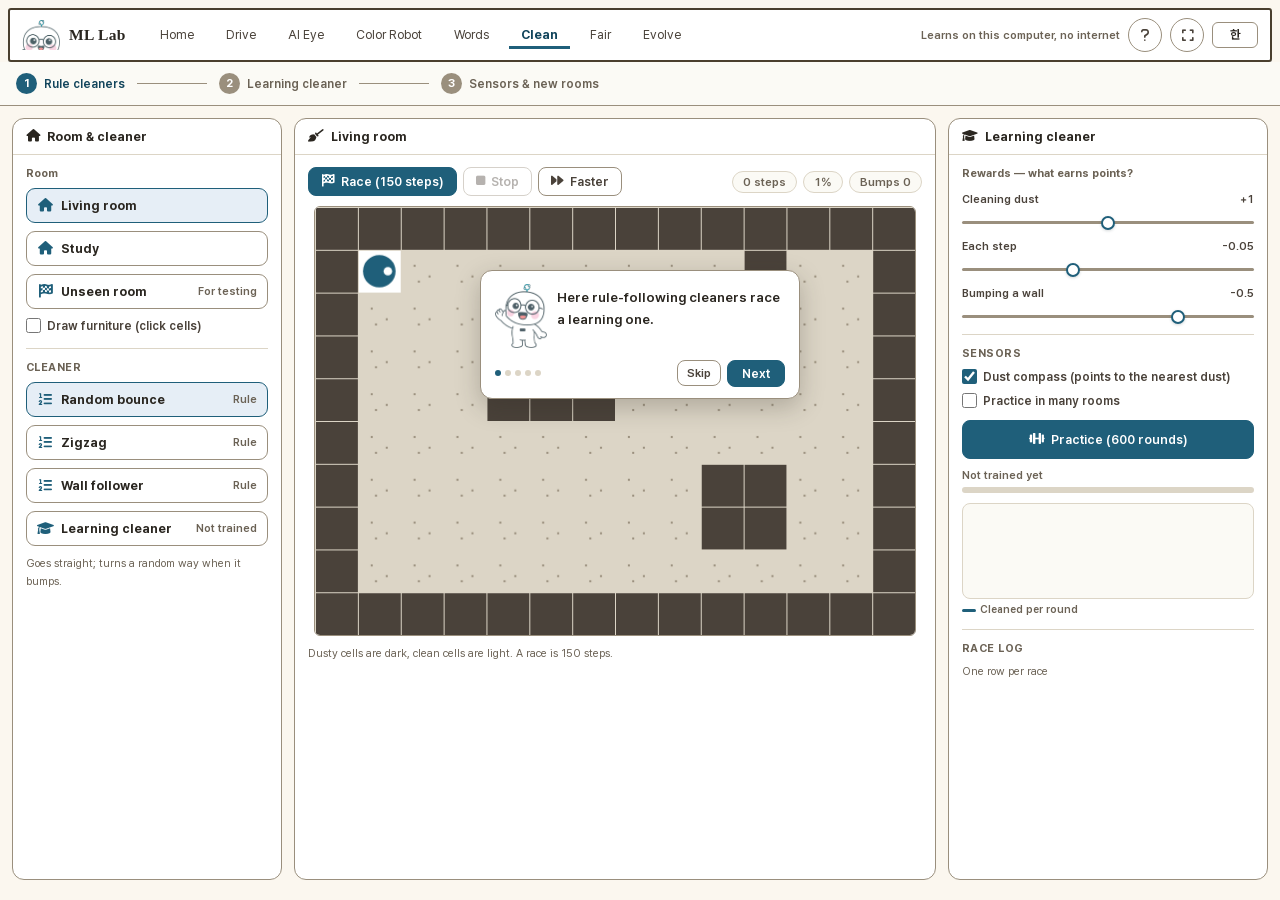
==== commit 40bf887a: "청소 · 공정 · 진화 활동 추가 — 활동 8개 모두 완성 청소 (규칙 vs Q-러닝) - 규칙 청소기 3종과 배우는 청소기(상태 135: 앞/왼/오른 칸 + 먼지 나침반) 150" ====
--- a/cleaner.html
+++ b/cleaner.html
@@ -11,29 +11,102 @@
 <link rel="stylesheet" href="assets/fonts/pretendard.css?v=1">
 <link rel="stylesheet" href="css/all.min.css?v=1">
 <link rel="stylesheet" href="css/themaker-ui.css?v=1">
-<link rel="stylesheet" href="css/app.css?v=4">
+<link rel="stylesheet" href="css/app.css?v=5">
 </head>
 <body>
 
 <header data-tab="cleaner.html"></header>
 
-<div class="mk-main">
-  <div class="pan pan-wide">
-    <div class="ph"><i class="fa-solid fa-broom"></i>청소 — 규칙 vs 학습</div>
+<div id="steps">
+  <div class="stp on" id="s1"><span class="cir">1</span>규칙 청소기</div>
+  <div class="stpline"></div>
+  <div class="stp" id="s2"><span class="cir">2</span>배우는 청소기</div>
+  <div class="stpline"></div>
+  <div class="stp" id="s3"><span class="cir">3</span>센서 · 새 방</div>
+</div>
+
+<div class="mk-main" id="mlMain">
+
+  <!-- 왼쪽: 방 · 청소기 -->
+  <div class="pan pan-side" id="panL">
+    <div class="ph"><i class="fa-solid fa-house"></i>방 &amp; 청소기</div>
     <div class="pb">
-      <div class="soon-box">
-        <img src="assets/img/pibo-idea.png" alt="">
-        <div class="tt">준비 중이에요</div>
-        <div class="ds">규칙대로 도는 청소기와 스스로 배운 청소기를 겨뤄요.<br>방을 그리고, 두 청소기가 얼마나 깨끗이 치우는지 비교해요.</div>
-        <div style="margin-top:14px"><a class="db" href="word.html"><i class="fa-solid fa-comment-dots"></i> 문장 활동 해 보기</a></div>
+      <div class="pb-label">방</div>
+      <div id="roomPick"></div>
+      <label class="chk" style="margin-top:8px"><input type="checkbox" id="editRoom"> 가구 그리기 (칸을 눌러 놓고 빼요)</label>
+
+      <div class="sec2">
+        <div class="st">청소기</div>
+        <div id="botPick"></div>
+        <div class="hint" id="botHint"></div>
       </div>
     </div>
   </div>
+
+  <!-- 가운데: 방 그림 · 시합 -->
+  <div class="pan pan-wide" id="panC">
+    <div class="ph"><i class="fa-solid fa-broom"></i><span id="panTitle">방</span></div>
+    <div class="pb">
+      <div class="row" style="margin-bottom:10px;align-items:center;flex-wrap:wrap">
+        <button class="db go" id="raceBtn"><i class="fa-solid fa-flag-checkered"></i> 시합 (150걸음)</button>
+        <button class="db" id="stopBtn" disabled><i class="fa-solid fa-stop"></i> 멈춤</button>
+        <button class="db" id="fastBtn"><i class="fa-solid fa-forward"></i> 빠르게</button>
+        <span style="flex:1"></span>
+        <span class="badge num" id="stepBadge">0걸음</span>
+        <span class="badge num" id="covBadge">0%</span>
+        <span class="badge num" id="bumpBadge">부딪힘 0</span>
+      </div>
+      <div id="roomBox"><canvas id="roomCv"></canvas></div>
+      <div class="hint">먼지가 있는 칸은 진하고, 치운 칸은 밝아요. 한 판은 150걸음이에요.</div>
+
+      <div class="sec2" id="thinkSec" style="display:none">
+        <div class="st">배우는 청소기의 생각 — 지금 할 일마다 매긴 점수</div>
+        <div id="think"></div>
+        <div class="hint" id="senseLine"></div>
+      </div>
+    </div>
+  </div>
+
+  <!-- 오른쪽: 배우기 · 기록 -->
+  <div class="pan pan-out" id="panR">
+    <div class="ph"><i class="fa-solid fa-graduation-cap"></i>배우는 청소기</div>
+    <div class="pb">
+      <div class="pb-label">상과 벌점 — 무엇을 잘하면 상을 줄까요?</div>
+      <div class="thr"><div class="lb"><span>먼지를 치우면</span><span class="num" id="rCleanVal">+1</span></div>
+        <input type="range" id="rClean" min="0" max="2" step="0.1" value="1"></div>
+      <div class="thr"><div class="lb"><span>한 걸음 움직이면</span><span class="num" id="rStepVal">-0.05</span></div>
+        <input type="range" id="rStep" min="-0.2" max="0.2" step="0.05" value="-0.05"></div>
+      <div class="thr"><div class="lb"><span>벽에 부딪히면</span><span class="num" id="rBumpVal">-0.5</span></div>
+        <input type="range" id="rBump" min="-2" max="0" step="0.1" value="-0.5"></div>
+
+      <div class="sec2">
+        <div class="st">센서</div>
+        <label class="chk"><input type="checkbox" id="compass" checked> 먼지 나침반 (가장 가까운 먼지 쪽을 알려 줘요)</label>
+        <label class="chk"><input type="checkbox" id="manyRooms"> 여러 방에서 연습하기</label>
+      </div>
+
+      <button class="db go wide" id="trainBtn" style="margin-top:10px"><i class="fa-solid fa-dumbbell"></i> 연습하기 (600판)</button>
+      <div class="prg" style="margin-top:10px">
+        <div class="lb"><span id="prgLabel">아직 연습 안 했어요</span><span class="num" id="prgPct"></span></div>
+        <div class="track"><div class="fill" id="prgFill"></div></div>
+      </div>
+      <canvas id="chart"></canvas>
+      <div class="chart-legend"><span><i class="lg-acc"></i>판마다 치운 비율</span></div>
+
+      <div class="sec2">
+        <div class="st">시합 기록</div>
+        <div id="log"><div class="hint" style="margin-top:0">시합할 때마다 한 줄씩 쌓여요</div></div>
+      </div>
+    </div>
+  </div>
+
 </div>
 
 <div id="toast"></div>
 
-<script src="lib/nav.js?v=4"></script>
-<script src="lib/i18n.js?v=4"></script>
+<script src="lib/nav.js?v=5"></script>
+<script src="lib/i18n.js?v=5"></script>
+<script src="lib/tour.js?v=5"></script>
+<script type="module" src="acts/cleaner/page.js?v=1"></script>
 </body>
 </html>
--- a/css/app.css
+++ b/css/app.css
@@ -181,6 +181,61 @@
 #belt{display:block;width:100%;height:auto;margin-top:8px;border:1px solid var(--line-soft);border-radius:8px}
 #beltSec .seg button{padding:5px 10px}
 
+/* ── 공통: 체크 줄 ── */
+.chk{display:flex;align-items:flex-start;gap:6px;font-size:12px;color:var(--ink2);font-weight:600;cursor:pointer;margin-top:6px;line-height:1.5}
+.chk input{accent-color:var(--acc);width:15px;height:15px;margin-top:1px;flex-shrink:0}
+table.exam .sub{font-size:10px;color:var(--ink3);font-weight:600;margin-top:2px}
+
+/* ── 청소 ── */
+#roomBox{display:flex;justify-content:center}
+#roomCv{display:block;border:1.5px solid var(--line);border-radius:6px;touch-action:none}
+#roomPick .mradio .mt,#botPick .mradio .mt{color:var(--ink3)}
+
+/* ── 공정 ── */
+.sumrow{display:flex;align-items:center;gap:8px;font-size:12px;font-weight:600;color:var(--ink2);margin-bottom:5px}
+.sumrow span:first-child{width:62px;flex-shrink:0}
+.sumrow .bt{flex:1;height:8px;border-radius:4px;background:var(--line-soft);overflow:hidden}
+.sumrow .bf{height:100%;background:var(--acc)}
+.sumrow .num{width:64px;text-align:right;flex-shrink:0}
+.tblwrap{overflow-x:auto;margin-top:8px}
+table.exam td.ok{color:var(--ok);font-weight:700}
+.feats{display:flex;flex-wrap:wrap;gap:6px}
+.feat{display:flex;align-items:center;gap:6px;border:1px solid var(--line);border-radius:8px;padding:6px 10px;
+  font-size:12.5px;font-weight:600;color:var(--ink2);cursor:pointer;background:var(--panel)}
+.feat input{accent-color:var(--acc)}
+.feat.warnish i{color:var(--warn)}
+.treewrap{overflow-x:auto;padding-bottom:4px}
+.tree{display:flex;flex-direction:column;align-items:center;min-width:max-content;padding:4px}
+.tnode{border:1.5px solid var(--line);border-radius:8px;padding:6px 10px;font-size:12px;font-weight:700;
+  color:var(--ink);background:var(--panel);text-align:center;white-space:nowrap}
+.tnode.q.flag{border-color:var(--warn);color:var(--warn)}
+.tnode.leaf{display:flex;flex-direction:column;gap:2px}
+.tnode.leaf span{font-size:10.5px;font-weight:600;color:var(--ink3)}
+.tnode.leaf.pass{border-color:var(--ok);background:var(--ok-soft)}
+.tnode.leaf.pass b{color:var(--ok)}
+.tnode.leaf.fail b{color:var(--ink3)}
+.tkids{display:flex;gap:10px;margin-top:6px;align-items:flex-start}
+.tkid{display:flex;flex-direction:column;align-items:center;border-top:1.5px solid var(--line-soft);padding-top:4px}
+.tedge{font-size:10.5px;font-weight:700;color:var(--ink3);margin-bottom:4px}
+.warnt{color:var(--warn)}
+.gap{margin-top:6px;font-size:13px;font-weight:800}
+.gap.bad{color:var(--warn)}
+.gap.good{color:var(--ok)}
+.wi-grid{display:grid;grid-template-columns:repeat(3,1fr);gap:0 12px}
+.wi-row{display:flex;flex-wrap:wrap;gap:8px;margin-top:10px;align-items:center}
+.wi{display:flex;align-items:center;gap:6px;border:1.5px solid var(--line);border-radius:8px;padding:7px 10px;font-size:12.5px;font-weight:600}
+.wi b{margin-left:4px}
+.wi.pass{border-color:var(--ok);background:var(--ok-soft)}
+.wi.pass b{color:var(--ok)}
+.wi.fail b{color:var(--warn)}
+
+/* ── 진화 ── */
+#stageBox{border:1px solid var(--line);border-radius:10px;overflow:hidden}
+#stage{display:block;width:100%}
+.stats{display:flex;flex-wrap:wrap;gap:6px;margin-top:8px}
+#testSeg button,#terrainSeg button{padding:5px 10px}
+#rewardPick .hint{margin-top:6px}
+
 /* ── 튜토리얼 (Sense Lab 과 같은 말풍선) ── */
 .tour{position:fixed;inset:0;z-index:300}
 .tour-spot{position:fixed;border-radius:10px;pointer-events:none;border:2px solid var(--acc);
@@ -202,7 +257,11 @@
 @media (max-width:1100px){
   .home{overflow:visible}
 }
+@media (max-width:1180px){
+  #engine{display:none}
+}
 @media (max-width:700px){
+  .navlink.m-hide{display:none}
   header{margin:6px 6px 0;padding:0 8px;gap:4px}
   header h1{font-size:15px;padding-right:6px;letter-spacing:0}
   header h1 img{height:24px}
@@ -228,6 +287,9 @@
   .eye-ai{width:100%}
   .eye-src{max-width:none}
   .augs{font-size:14px}
+  .chk{font-size:14px}
+  .wi-grid{grid-template-columns:1fr}
+  .feat{font-size:14px}
   .fcell .note{font-size:12px}
   .sensor{font-size:12.5px}
   #overlay{font-size:15px}
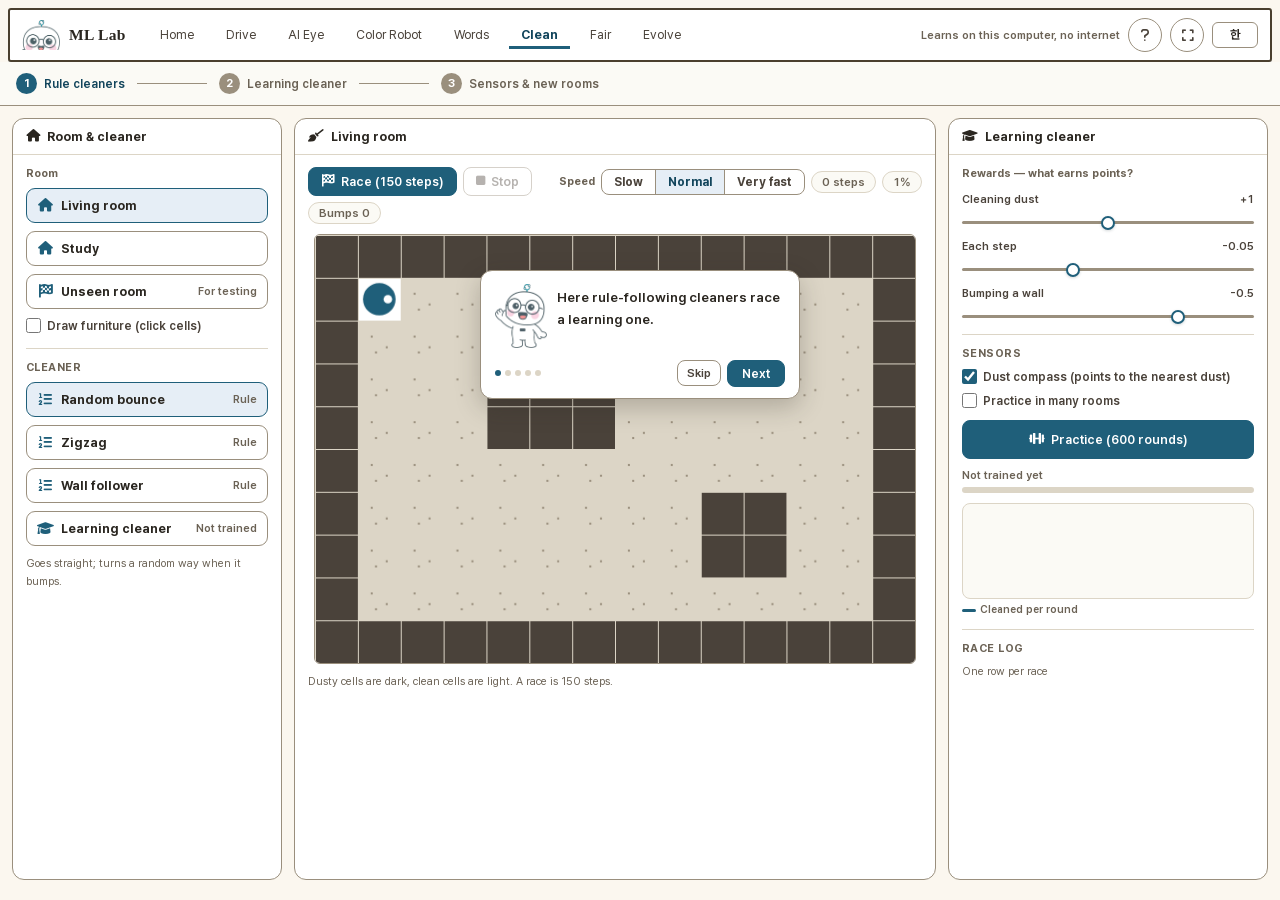
==== commit 8413d750: "운전: 트랙 10개·거꾸로(20코스), 차·도로 그림 / 청소·색 로봇·진화 속도 고르기 - 트랙 7개 추가(경기장·뱀·콩·도시 블록·산길·머리핀·처음 보는 트랙 2), 방향 "거" ====
--- a/cleaner.html
+++ b/cleaner.html
@@ -11,7 +11,7 @@
 <link rel="stylesheet" href="assets/fonts/pretendard.css?v=1">
 <link rel="stylesheet" href="css/all.min.css?v=1">
 <link rel="stylesheet" href="css/themaker-ui.css?v=1">
-<link rel="stylesheet" href="css/app.css?v=5">
+<link rel="stylesheet" href="css/app.css?v=7">
 </head>
 <body>
 
@@ -50,8 +50,13 @@
       <div class="row" style="margin-bottom:10px;align-items:center;flex-wrap:wrap">
         <button class="db go" id="raceBtn"><i class="fa-solid fa-flag-checkered"></i> 시합 (150걸음)</button>
         <button class="db" id="stopBtn" disabled><i class="fa-solid fa-stop"></i> 멈춤</button>
-        <button class="db" id="fastBtn"><i class="fa-solid fa-forward"></i> 빠르게</button>
         <span style="flex:1"></span>
+        <span class="pb-label" style="margin:0">속도</span>
+        <div class="seg" id="speedSeg">
+          <button type="button" data-s="2">느리게</button>
+          <button type="button" data-s="5" class="on">보통</button>
+          <button type="button" data-s="60">아주 빠르게</button>
+        </div>
         <span class="badge num" id="stepBadge">0걸음</span>
         <span class="badge num" id="covBadge">0%</span>
         <span class="badge num" id="bumpBadge">부딪힘 0</span>
@@ -105,8 +110,8 @@
 <div id="toast"></div>
 
 <script src="lib/nav.js?v=5"></script>
-<script src="lib/i18n.js?v=5"></script>
+<script src="lib/i18n.js?v=7"></script>
 <script src="lib/tour.js?v=5"></script>
-<script type="module" src="acts/cleaner/page.js?v=1"></script>
+<script type="module" src="acts/cleaner/page.js?v=2"></script>
 </body>
 </html>
--- a/css/app.css
+++ b/css/app.css
@@ -129,7 +129,17 @@
 .sensor .bt{flex:1;height:7px;border-radius:4px;background:var(--line-soft);overflow:hidden}
 .sensor .bf{height:100%;background:var(--ok)}
 .sensor .sv{width:30px;flex-shrink:0;color:var(--ink2);font-weight:700}
-#trackPick .mradio .mt{color:var(--acc-ink)}
+#trackPick{display:grid;grid-template-columns:repeat(auto-fill,minmax(104px,1fr));gap:6px}
+.tcard{border:1px solid var(--line);border-radius:9px;padding:5px;cursor:pointer;background:var(--panel)}
+.tcard:hover{border-color:var(--acc)}
+.tcard.on{border-color:var(--acc);background:var(--acc-soft)}
+.tcard canvas{display:block;width:100%;height:auto;aspect-ratio:800/520;border-radius:6px}
+.tcard .tn{margin-top:4px;font-size:12px;font-weight:700;color:var(--ink);line-height:1.3}
+.tcard .tl{font-size:10.5px;font-weight:600;color:var(--ink3)}
+.tcard .tl.test{color:var(--acc-ink)}
+#trackBox{background:var(--ok-soft)}
+.ready{margin-top:8px;padding:7px 9px;border-radius:8px;background:var(--panel2);font-size:12px;font-weight:700;color:var(--warn);line-height:1.5}
+.ready.ok{color:var(--ok);background:var(--ok-soft)}
 #runLog .saved i{flex-shrink:0}
 
 /* ── AI 눈 ── */
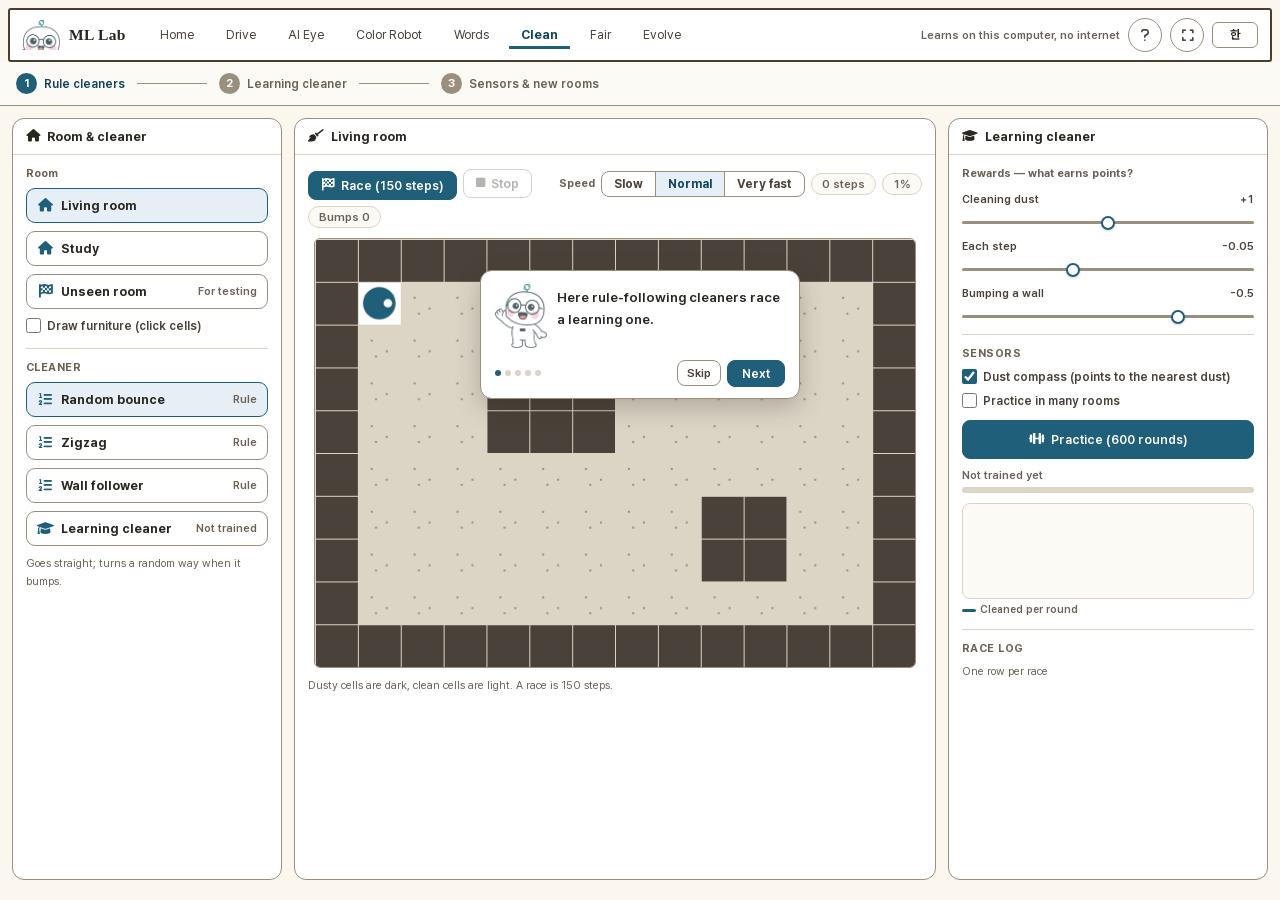
==== commit 55fc6cb6: "운전: 고급 모드(가속·감속) · 대회 트랙 3개 · AI 파일 — edge-lab 에서 되가져오기 - 초급은 그대로: step(a) 1배는 예전 계산과 비트 단위로 같음 (20코" ====
--- a/cleaner.html
+++ b/cleaner.html
@@ -11,7 +11,7 @@
 <link rel="stylesheet" href="assets/fonts/pretendard.css?v=1">
 <link rel="stylesheet" href="css/all.min.css?v=1">
 <link rel="stylesheet" href="css/themaker-ui.css?v=1">
-<link rel="stylesheet" href="css/app.css?v=7">
+<link rel="stylesheet" href="css/app.css?v=8">
 </head>
 <body>
 
@@ -110,8 +110,8 @@
 <div id="toast"></div>
 
 <script src="lib/nav.js?v=5"></script>
-<script src="lib/i18n.js?v=7"></script>
-<script src="lib/tour.js?v=5"></script>
+<script src="lib/i18n.js?v=8"></script>
+<script src="lib/tour.js?v=6"></script>
 <script type="module" src="acts/cleaner/page.js?v=2"></script>
 </body>
 </html>
--- a/css/app.css
+++ b/css/app.css
@@ -129,7 +129,18 @@
 .sensor .bt{flex:1;height:7px;border-radius:4px;background:var(--line-soft);overflow:hidden}
 .sensor .bf{height:100%;background:var(--ok)}
 .sensor .sv{width:30px;flex-shrink:0;color:var(--ink2);font-weight:700}
-#trackPick{display:grid;grid-template-columns:repeat(auto-fill,minmax(104px,1fr));gap:6px}
+#trackPick,#contestPick{display:grid;grid-template-columns:repeat(auto-fill,minmax(104px,1fr));gap:6px}
+.seg.wide{display:flex;width:100%}
+.seg.wide button{flex:1;padding:8px 10px;font-size:13px}
+.seg button:disabled{opacity:.4;cursor:not-allowed}
+.pads2{display:flex;flex-direction:column;gap:4px}
+.pads2[hidden]{display:none}
+.pads2 .db.pad{height:30px;font-size:13px}
+.grp{margin:8px 0 2px;font-size:11px;font-weight:700;color:var(--ink3)}
+#runLog .saved,#raceBoard .saved{flex-wrap:wrap;margin-top:4px}
+#runLog .saved .mt,#raceBoard .saved .mt{flex-basis:100%;white-space:normal;padding-left:20px}
+.race-tot{margin-top:6px;font-size:12px;font-weight:700;color:var(--acc-ink)}
+#raceBtn{margin-top:4px}
 .tcard{border:1px solid var(--line);border-radius:9px;padding:5px;cursor:pointer;background:var(--panel)}
 .tcard:hover{border-color:var(--acc)}
 .tcard.on{border-color:var(--acc);background:var(--acc-soft)}
@@ -294,6 +305,7 @@
   #duelIn{font-size:16px}
   .seg button{font-size:13.5px;padding:7px 12px}
   .db.pad{width:76px;height:52px}
+  .pads2 .db.pad{height:38px}
   .eye-ai{width:100%}
   .eye-src{max-width:none}
   .augs{font-size:14px}
